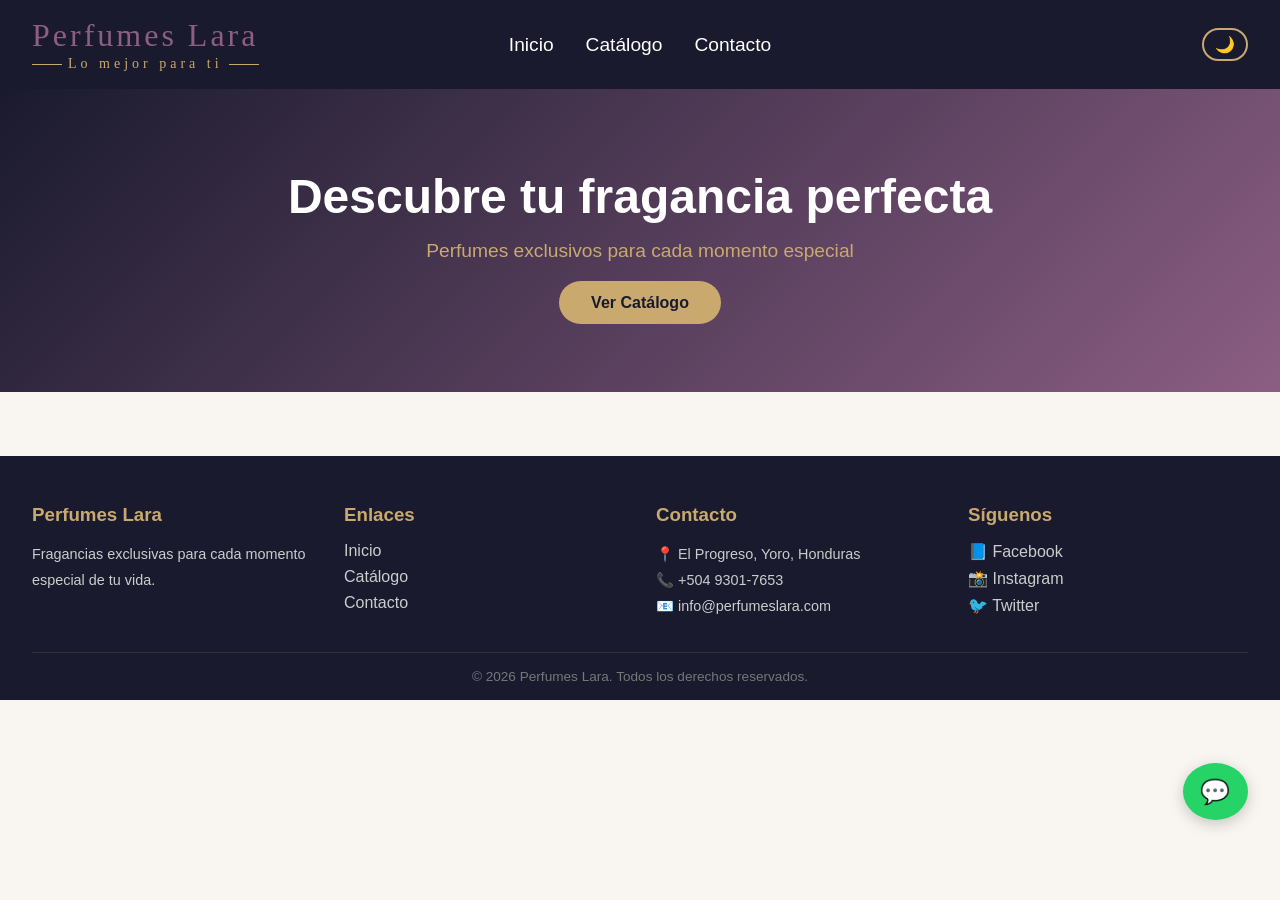
==== index.html @ 54f2cc79 "Initial commit" ====
<!DOCTYPE html>
<html lang="es">
<head>
  <meta charset="UTF-8">
  <meta name="viewport" content="width=device-width, initial-scale=1.0">
  <title>Perfumería Élite</title>
  <link rel="stylesheet" href="css/styles.css">
</head>
<body>

  <!-- NAVEGACIÓN -->
  <nav class="navbar">
    <div class="logo">
  <span class="logo-nombre">Perfumes Lara</span>
  <div class="logo-linea">
    <span class="logo-linea-decorativa"></span>
    <span class="logo-subtitulo">Lo mejor para ti</span>
    <span class="logo-linea-decorativa"></span>
  </div>
</div>
    <ul class="nav-links">
      <li><a href="index.html">Inicio</a></li>
      <li><a href="catalogo.html">Catálogo</a></li>
      <li><a href="contacto.html">Contacto</a></li>
    </ul>
    <div class="nav-acciones">
      <button class="btn-dark" id="btn-dark">🌙</button>
      <button class="hamburger" id="hamburger">☰</button>
    </div>
  </nav>

  <!-- HERO (sección principal) -->
  <section class="hero">
    <h1>Descubre tu fragancia perfecta</h1>
    <p>Perfumes exclusivos para cada momento especial</p>
    <a href="catalogo.html" class="btn">Ver Catálogo</a>
  </section>

    <!-- WHATSAPP FLOTANTE -->
  <a href="https://wa.me/50493017653" target="_blank" class="whatsapp-flotante">
    💬
  </a>  

  <script src="js/main.js"></script>
  <!-- FOOTER -->
  <footer class="footer">
    <div class="footer-contenido">

      <div class="footer-col">
        <h3>Perfumes Lara</h3>
        <p>Fragancias exclusivas para cada momento especial de tu vida.</p>
      </div>

      <div class="footer-col">
        <h3>Enlaces</h3>
        <ul>
          <li><a href="index.html">Inicio</a></li>
          <li><a href="catalogo.html">Catálogo</a></li>
          <li><a href="contacto.html">Contacto</a></li>
        </ul>
      </div>

      <div class="footer-col">
        <h3>Contacto</h3>
        <p>📍 El Progreso, Yoro, Honduras</p>
        <p>📞 +504 9301-7653</p>
        <p>📧 info@perfumeslara.com</p>
      </div>

      <div class="footer-col">
        <h3>Síguenos</h3>
        <div class="footer-redes">
          <a href="#">📘 Facebook</a>
          <a href="#">📸 Instagram</a>
          <a href="#">🐦 Twitter</a>
        </div>
      </div>

    </div>
    <div class="footer-bottom">
      <p>© 2026 Perfumes Lara. Todos los derechos reservados.</p>
    </div>
  </footer>
</body>
</html>
---- css/styles.css ----
/* RESET Y VARIABLES */
* {
  margin: 0;
  padding: 0;
  box-sizing: border-box;
}

:root {
  --color-primario: #8B5E83;   /* morado elegante */
  --color-dorado: #C9A96E;
  --color-oscuro: #1a1a2e;
  --color-claro: #f9f5f0;
  --fuente: 'Segoe UI', sans-serif;
}

body {
  font-family: var(--fuente);
  background-color: var(--color-claro);
  color: var(--color-oscuro);
}

/* NAVBAR */
.navbar {
  display: grid;
  grid-template-columns: 1fr auto 1fr;
  align-items: center;
  padding: 1rem 2rem;
  background-color: var(--color-oscuro);
  color: white;
}

.nav-links {
  list-style: none;
  display: flex;
  gap: 2rem;
  justify-content: center;
}

.nav-acciones {
  display: flex;
  align-items: center;
  gap: 1rem;
  justify-content: flex-end;
}

.logo {
  display: flex;
  flex-direction: column;
  align-items: flex-start;
  line-height: 1.2;
}

.logo-nombre {
  font-family: Georgia, serif;
  font-size: clamp(16px, 2.5vw, 40px);
  color: #8B5E83;
  letter-spacing: 3px;
}

.logo-linea {
  display: flex;
  align-items: center;
  gap: 6px;
  margin-top: 2px;
}

.logo-linea-decorativa {
  height: 1px;
  width: 30px;
  background-color: #C9A96E;
  display: inline-block;
}

.logo-subtitulo {
  font-family: Georgia, serif;
  font-size: 14px;
  color: #C9A96E;
  letter-spacing: 4px;
}

.nav-links {
  list-style: none;
  display: flex;
  gap: 2rem;
}

.nav-links a {
  color: white;
  text-decoration: none;
  transition: color 0.3s;
  font-size: 1.2rem;
}


.nav-links a:hover {
  color: var(--color-dorado);
}

/* HERO */
.hero {
  text-align: center;
  padding: 5rem 2rem;
  background: linear-gradient(135deg, var(--color-oscuro), var(--color-primario));
  color: white;
}

.hero h1 {
  font-size: 3rem;
  margin-bottom: 1rem;
}

.hero p {
  font-size: 1.2rem;
  margin-bottom: 2rem;
  color: var(--color-dorado);
}

/* BOTÓN */
.btn {
  background-color: var(--color-dorado);
  color: var(--color-oscuro);
  padding: 0.8rem 2rem;
  border-radius: 30px;
  text-decoration: none;
  font-weight: bold;
  transition: transform 0.2s;
}

.btn:hover {
  transform: scale(1.05);
}

/* PAGE HEADER */
.page-header {
  text-align: center;
  padding: 3rem 2rem;
  background-color: var(--color-oscuro);
  color: white;
}

.page-header h1 {
  font-size: 5rem;
  color: var(--color-dorado);
}

.page-header p {
  margin-top: 0.5rem;
  color: #ccc;
  font-size: 1.5rem;
}

/* FILTROS */
.filtros {
  display: flex;
  justify-content: center;
  gap: 1rem;
  padding: 2rem;
  flex-wrap: wrap;
}

.filtro-btn {
  padding: 0.5rem 1.5rem;
  border: 2px solid var(--color-primario);
  background: transparent;
  border-radius: 20px;
  cursor: pointer;
  font-size: 1rem;
  transition: all 0.3s;
}

.filtro-btn:hover,
.filtro-btn.activo {
  background-color: var(--color-primario);
  color: white;
}

/* PRODUCTOS */
.productos {
  display: grid;
  grid-template-columns: repeat(auto-fit, minmax(250px, 1fr));
  gap: 2rem;
  padding: 2rem 3rem;
}

/* CARD */
.card {
  background: white;
  border-radius: 15px;
  padding: 1.5rem;
  text-align: center;
  box-shadow: 0 4px 15px rgba(0,0,0,0.1);
  transition: transform 0.3s;
}

.card:hover {
  transform: translateY(-5px);
}

.card-img {
  font-size: 4rem;
  margin-bottom: 1rem;
}

.card h3 {
  font-size: 1.3rem;
  margin-bottom: 0.5rem;
  color: var(--color-oscuro);
}

.card p {
  font-size: 0.9rem;
  color: #666;
  margin-bottom: 1rem;
}

.categoria {
  display: inline-block;
  background-color: var(--color-claro);
  color: var(--color-primario);
  padding: 0.2rem 0.8rem;
  border-radius: 10px;
  font-size: 0.8rem;
  margin-bottom: 0.8rem;
}

.precio {
  display: block;
  font-size: 1.4rem;
  font-weight: bold;
  color: var(--color-dorado);
  margin-bottom: 1rem;
}

.btn-agregar {
  background-color: var(--color-primario);
  color: white;
  border: none;
  padding: 0.6rem 1.5rem;
  border-radius: 20px;
  cursor: pointer;
  font-size: 0.9rem;
  transition: background 0.3s;
}

.btn-agregar:hover {
  background-color: var(--color-oscuro);
}

/* CARRITO FLOTANTE */
.carrito-flotante {
  position: fixed;
  bottom: 2rem;
  right: 2rem;
  background-color: var(--color-dorado);
  color: var(--color-oscuro);
  padding: 1rem 1.2rem;
  border-radius: 50px;
  font-size: 1.2rem;
  font-weight: bold;
  cursor: pointer;
  box-shadow: 0 4px 15px rgba(0,0,0,0.2);
}


/* CONTACTO CONTENIDO */
.contacto-contenido {
  display: grid;
  grid-template-columns: 1fr 1fr;
  gap: 3rem;
  padding: 3rem;
  max-width: 1100px;
  margin: 0 auto;
}

/* FORMULARIO */
.formulario-box {
  background: white;
  padding: 2rem;
  border-radius: 15px;
  box-shadow: 0 4px 15px rgba(0,0,0,0.1);
}

.formulario-box h2 {
  margin-bottom: 1.5rem;
  color: var(--color-oscuro);
}

.campo {
  margin-bottom: 1.2rem;
  display: flex;
  flex-direction: column;
  gap: 0.4rem;
}

.campo label {
  font-weight: bold;
  font-size: 0.9rem;
  color: var(--color-oscuro);
}

.campo input,
.campo select,
.campo textarea {
  padding: 0.7rem 1rem;
  border: 2px solid #ddd;
  border-radius: 10px;
  font-size: 1rem;
  font-family: var(--fuente);
  transition: border 0.3s;
  outline: none;
}

.campo input:focus,
.campo select:focus,
.campo textarea:focus {
  border-color: var(--color-primario);
}

.btn-enviar {
  width: 100%;
  padding: 0.9rem;
  background-color: var(--color-primario);
  color: white;
  border: none;
  border-radius: 10px;
  font-size: 1rem;
  cursor: pointer;
  transition: background 0.3s;
}

.btn-enviar:hover {
  background-color: var(--color-oscuro);
}

/* MENSAJE ÉXITO */
.mensaje-exito {
  display: none;
  margin-top: 1rem;
  padding: 1rem;
  background-color: #d4edda;
  color: #155724;
  border-radius: 10px;
  text-align: center;
}

/* INFO BOX */
.info-box {
  display: flex;
  flex-direction: column;
  gap: 1.5rem;
  padding: 1rem;
}

.info-item {
  display: flex;
  align-items: flex-start;
  gap: 1rem;
}

.info-icono {
  font-size: 1.8rem;
}

.info-item h4 {
  margin-bottom: 0.2rem;
  color: var(--color-primario);
}

.info-item p {
  color: #555;
}

/* REDES SOCIALES */
.redes h4 {
  color: var(--color-primario);
  margin-bottom: 0.8rem;
}

.redes-iconos {
  display: flex;
  gap: 1rem;
  flex-wrap: wrap;
}

.redes-iconos a {
  text-decoration: none;
  color: var(--color-oscuro);
  background: var(--color-claro);
  padding: 0.4rem 1rem;
  border-radius: 20px;
  font-size: 0.9rem;
  transition: background 0.3s;
}

.redes-iconos a:hover {
  background-color: var(--color-dorado);
}

/* RESPONSIVE */
@media (max-width: 768px) {
  .contacto-contenido {
    grid-template-columns: 1fr;
    padding: 1.5rem;
  }
}

/* NAVBAR ACCIONES */
.nav-acciones {
  display: flex;
  align-items: center;
  gap: 1rem;
}

.btn-dark {
  background: transparent;
  border: 2px solid var(--color-dorado);
  color: var(--color-dorado);
  padding: 0.3rem 0.7rem;
  border-radius: 20px;
  cursor: pointer;
  font-size: 1rem;
  transition: all 0.3s;
}

.btn-dark:hover {
  background-color: var(--color-dorado);
  color: var(--color-oscuro);
}

/* HAMBURGER */
.hamburger {
  display: none;
  background: transparent;
  border: none;
  color: white;
  font-size: 1.8rem;
  cursor: pointer;
}

/* MODO OSCURO */
body.dark {
  background-color: #121212;
  color: #f0f0f0;
}

body.dark .navbar {
  background-color: #1f1f1f;
}

body.dark .card {
  background-color: #1e1e1e;
  color: #f0f0f0;
}

body.dark .card p {
  color: #aaa;
}

body.dark .formulario-box {
  background-color: #1e1e1e;
  color: #f0f0f0;
}

body.dark .campo input,
body.dark .campo select,
body.dark .campo textarea {
  background-color: #2a2a2a;
  color: #f0f0f0;
  border-color: #444;
}

body.dark .footer {
  background-color: #0a0a0a;
}

body.dark .info-box {
  color: #f0f0f0;
}

/* CARD IMAGEN */
.card img {
  width: 100%;
  height: 180px;
  object-fit: cover;
  border-radius: 10px;
  margin-bottom: 1rem;
}

/* WHATSAPP FLOTANTE */
.whatsapp-flotante {
  position: fixed;
  bottom: 5rem;
  right: 2rem;
  background-color: #25D366;
  color: white;
  padding: 0.9rem 1.1rem;
  border-radius: 50%;
  font-size: 1.5rem;
  text-decoration: none;
  box-shadow: 0 4px 15px rgba(0,0,0,0.2);
  transition: transform 0.3s;
  z-index: 999;
}

.whatsapp-flotante:hover {
  transform: scale(1.1);
}

/* FOOTER */
.footer {
  background-color: var(--color-oscuro);
  color: #ccc;
  padding: 3rem 2rem 1rem;
  margin-top: 4rem;
}

.footer-contenido {
  display: grid;
  grid-template-columns: repeat(auto-fit, minmax(200px, 1fr));
  gap: 2rem;
  margin-bottom: 2rem;
}

.footer-col h3 {
  color: var(--color-dorado);
  margin-bottom: 1rem;
}

.footer-col p {
  font-size: 0.9rem;
  line-height: 1.8;
}

.footer-col ul {
  list-style: none;
}

.footer-col ul li {
  margin-bottom: 0.5rem;
}

.footer-col ul a {
  color: #ccc;
  text-decoration: none;
  transition: color 0.3s;
}

.footer-col ul a:hover {
  color: var(--color-dorado);
}

.footer-redes {
  display: flex;
  flex-direction: column;
  gap: 0.5rem;
}

.footer-redes a {
  color: #ccc;
  text-decoration: none;
  transition: color 0.3s;
}

.footer-redes a:hover {
  color: var(--color-dorado);
}

.footer-bottom {
  text-align: center;
  border-top: 1px solid #333;
  padding-top: 1rem;
  font-size: 0.85rem;
  color: #777;
}

/* RESPONSIVE NAVBAR */
@media (max-width: 768px) {
  .nav-links {
    display: none;
    flex-direction: column;
    position: absolute;
    top: 60px;
    left: 0;
    width: 100%;
    background-color: var(--color-oscuro);
    padding: 1rem 2rem;
    z-index: 999;
  }

  .nav-links.activo {
    display: flex;
  }

  .hamburger {
    display: block;
  }
}

/* PANEL CARRITO */
.carrito-panel {
  position: fixed;
  top: 0;
  right: -400px;
  width: 380px;
  height: 100%;
  background: white;
  box-shadow: -5px 0 20px rgba(0,0,0,0.2);
  z-index: 1000;
  display: flex;
  flex-direction: column;
  transition: right 0.3s ease;
}

.carrito-panel.abierto {
  right: 0;
}

body.dark .carrito-panel {
  background: #1e1e1e;
  color: #f0f0f0;
}

.carrito-header {
  display: flex;
  justify-content: space-between;
  align-items: center;
  padding: 1.5rem;
  background-color: var(--color-oscuro);
  color: white;
}

.carrito-header h3 {
  font-size: 1.2rem;
  color: var(--color-dorado);
}

.carrito-header button {
  background: transparent;
  border: none;
  color: white;
  font-size: 1.3rem;
  cursor: pointer;
}

.carrito-items {
  flex: 1;
  overflow-y: auto;
  padding: 1rem;
}

.carrito-vacio {
  text-align: center;
  color: #999;
  margin-top: 2rem;
}

/* ITEM DEL CARRITO */
.carrito-item {
  display: flex;
  align-items: center;
  gap: 1rem;
  padding: 1rem 0;
  border-bottom: 1px solid #eee;
}

body.dark .carrito-item {
  border-bottom: 1px solid #333;
}

.carrito-item img {
  width: 60px;
  height: 60px;
  object-fit: cover;
  border-radius: 8px;
}

.carrito-item-info {
  flex: 1;
}

.carrito-item-info h4 {
  font-size: 0.95rem;
  margin-bottom: 0.2rem;
}

.carrito-item-info p {
  font-size: 0.85rem;
  color: var(--color-dorado);
  font-weight: bold;
}

.carrito-item-eliminar {
  background: transparent;
  border: none;
  color: #e74c3c;
  font-size: 1.2rem;
  cursor: pointer;
  transition: transform 0.2s;
}

.carrito-item-eliminar:hover {
  transform: scale(1.2);
}

/* FOOTER CARRITO */
.carrito-footer {
  padding: 1.5rem;
  border-top: 2px solid #eee;
}

body.dark .carrito-footer {
  border-top: 2px solid #333;
}

.carrito-total {
  display: flex;
  justify-content: space-between;
  font-size: 1.2rem;
  font-weight: bold;
  margin-bottom: 1rem;
  color: var(--color-oscuro);
}

body.dark .carrito-total {
  color: #f0f0f0;
}

#carrito-total {
  color: var(--color-dorado);
}

.btn-finalizar {
  width: 100%;
  padding: 1rem;
  background-color: #25D366;
  color: white;
  border: none;
  border-radius: 10px;
  font-size: 1rem;
  font-weight: bold;
  cursor: pointer;
  transition: background 0.3s;
}

.btn-finalizar:hover {
  background-color: #1da851;
}

/* OVERLAY */
.overlay {
  display: none;
  position: fixed;
  top: 0;
  left: 0;
  width: 100%;
  height: 100%;
  background: rgba(0,0,0,0.5);
  z-index: 999;
}

.overlay.activo {
  display: block;
}

/* BUSCADOR */
.buscador {
  display: flex;
  justify-content: center;
  padding: 0 2rem 2rem;
}

#buscador-input {
  width: 100%;
  max-width: 500px;
  padding: 0.8rem 1.5rem;
  border: 2px solid #ddd;
  border-radius: 30px;
  font-size: 1rem;
  outline: none;
  transition: border 0.3s;
  font-family: var(--fuente);
}

#buscador-input:focus {
  border-color: var(--color-primario);
}

body.dark #buscador-input {
  background-color: #2a2a2a;
  color: #f0f0f0;
  border-color: #444;
}

/* NAVBAR RESPONSIVE */
@media (max-width: 900px) {
  .logo-nombre {
    font-size: 18px;
  }

  .logo-subtitulo {
    font-size: 7px;
  }

  .logo-linea-decorativa {
    width: 20px;
  }

  .nav-links {
    gap: 1rem;
  }

  .nav-links a {
    font-size: 1rem;
  }
}
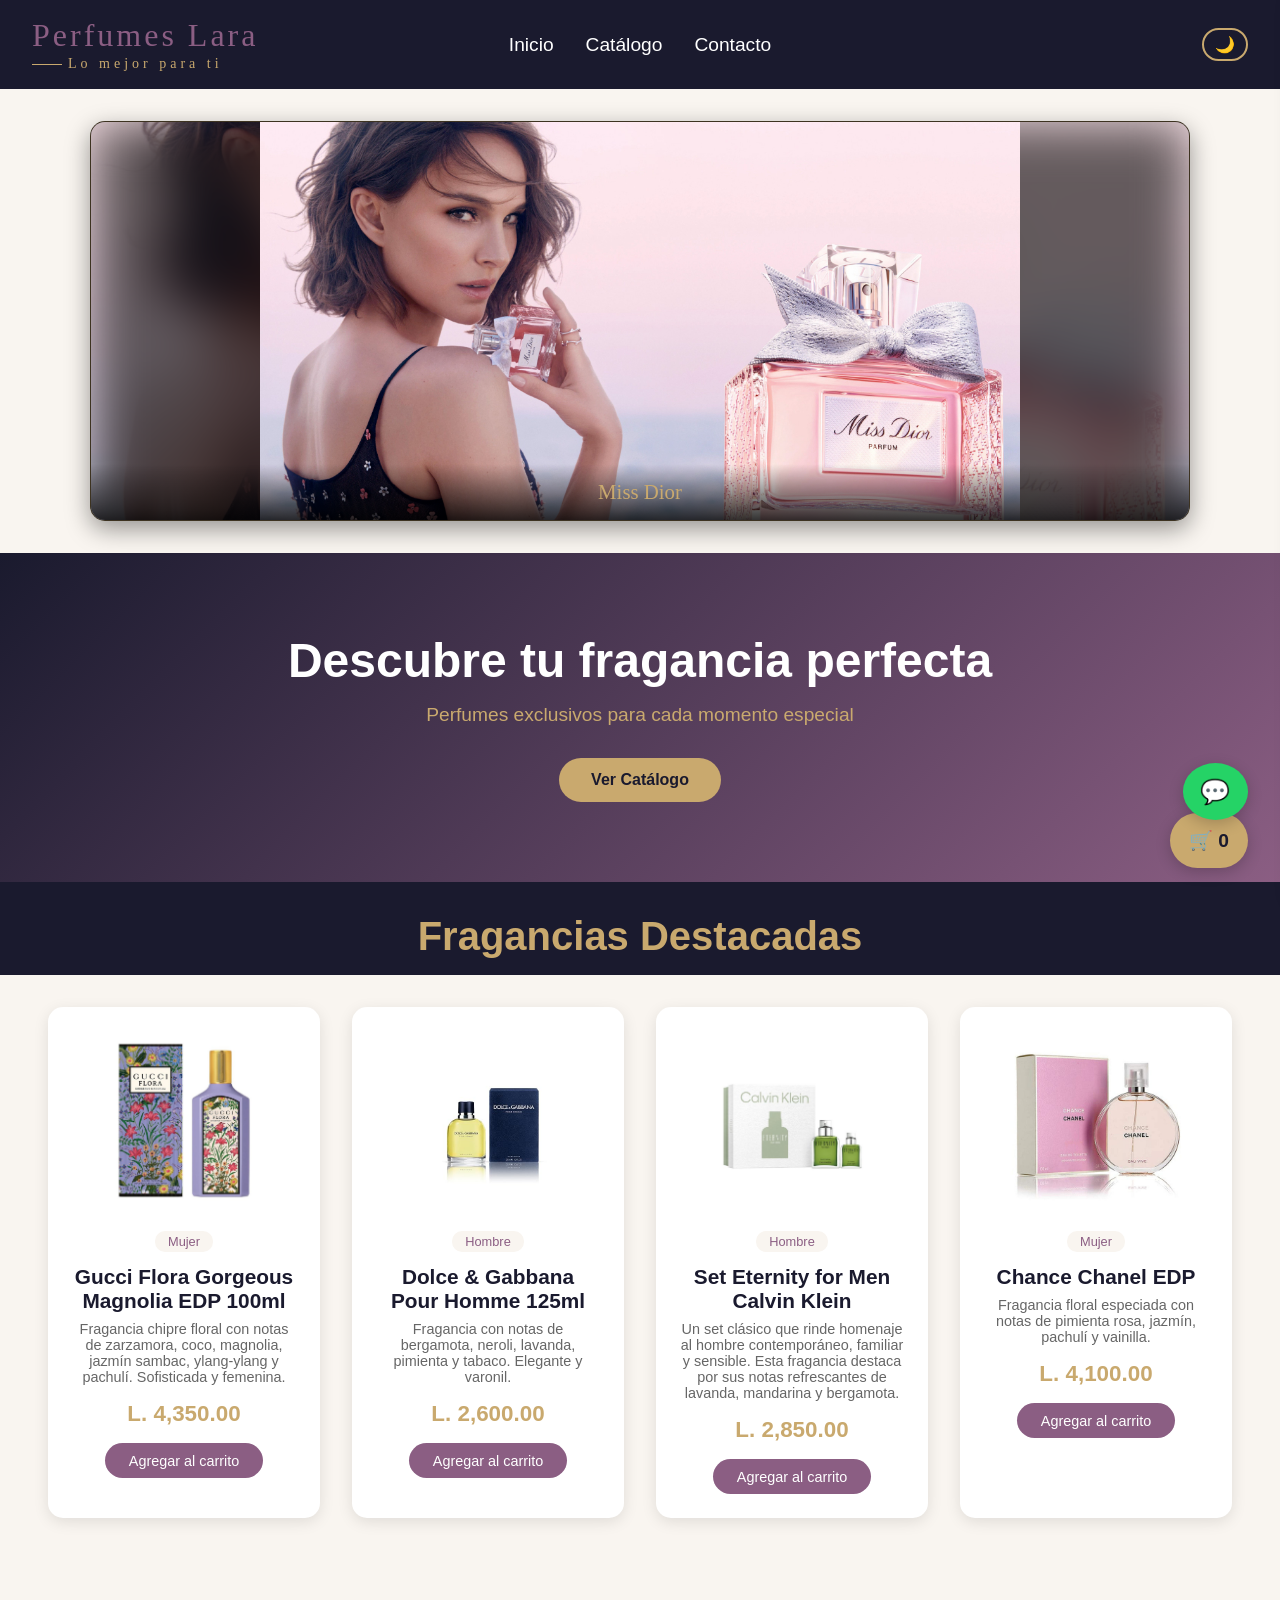
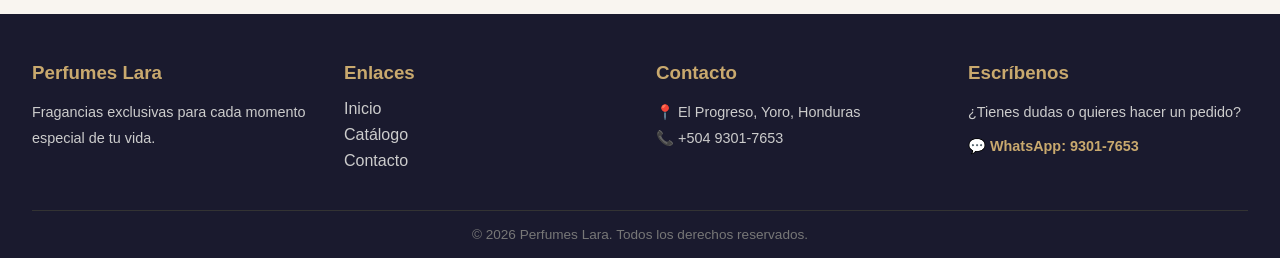
==== commit 286be21b: "Actualizar diseño: carrusel arriba y menu centrado" ====
--- a/index.html
+++ b/index.html
@@ -3,54 +3,160 @@
 <head>
   <meta charset="UTF-8">
   <meta name="viewport" content="width=device-width, initial-scale=1.0">
-  <title>Perfumería Élite</title>
+  <title>Perfumes Lara - Inicio</title>
   <link rel="stylesheet" href="css/styles.css">
 </head>
 <body>
 
-  <!-- NAVEGACIÓN -->
-  <nav class="navbar">
+  <!-- NAVBAR -->
+  <header class="navbar">
     <div class="logo">
-  <span class="logo-nombre">Perfumes Lara</span>
-  <div class="logo-linea">
-    <span class="logo-linea-decorativa"></span>
-    <span class="logo-subtitulo">Lo mejor para ti</span>
-    <span class="logo-linea-decorativa"></span>
-  </div>
-</div>
-    <ul class="nav-links">
-      <li><a href="index.html">Inicio</a></li>
-      <li><a href="catalogo.html">Catálogo</a></li>
-      <li><a href="contacto.html">Contacto</a></li>
-    </ul>
+      <span class="logo-nombre">Perfumes Lara</span>
+      <div class="logo-linea">
+        <span class="logo-linea-decorativa"></span>
+        <span class="logo-subtitulo">Lo mejor para ti</span>
+      </div>
+    </div>
+
+    <nav>
+      <button class="hamburger" id="hamburger">☰</button>
+      <ul class="nav-links">
+        <li><a href="index.html">Inicio</a></li>
+        <li><a href="catalogo.html">Catálogo</a></li>
+        <li><a href="contacto.html">Contacto</a></li>
+      </ul>
+    </nav>
+
     <div class="nav-acciones">
       <button class="btn-dark" id="btn-dark">🌙</button>
-      <button class="hamburger" id="hamburger">☰</button>
     </div>
-  </nav>
+  </header>
 
-  <!-- HERO (sección principal) -->
+
+<!-- CARRUSEL TIPO BANNER (PRIMERO PARA CAPTAR ATENCIÓN) -->
+  <section class="banner-slider">
+    <div class="slider-container" id="sliderContainer">
+      
+      <div class="slide" style="background-image: url('img/diorportada.jpg');">
+        <img src="img/diorportada.jpg" alt="Miss Dior">
+        <div class="slide-caption">Miss Dior</div>
+      </div>
+
+      <div class="slide" style="background-image: url('img/Sauvage portada.png');">
+        <img src="img/Sauvage portada.png" alt="Sauvage">
+        <div class="slide-caption">Sauvage</div>
+      </div>
+
+      <div class="slide" style="background-image: url('img/coco portada.jpg');">
+        <img src="img/coco portada.jpg" alt="Coco Mademoiselle">
+        <div class="slide-caption">Coco Mademoiselle</div>
+      </div>
+
+      <div class="slide" style="background-image: url('img/blueportada.jpg');">
+        <img src="img/blueportada.jpg" alt="Bleu de Chanel">
+        <div class="slide-caption">Bleu de Chanel</div>
+      </div>
+
+      <div class="slide" style="background-image: url('img/Portada.webp');">
+        <img src="img/Portada.webp" alt="La Vie Est Belle">
+        <div class="slide-caption">La Vie Est Belle</div>
+      </div>
+
+    </div>
+  </section>
+
+    <!-- HERO SECTION  -->
   <section class="hero">
     <h1>Descubre tu fragancia perfecta</h1>
     <p>Perfumes exclusivos para cada momento especial</p>
     <a href="catalogo.html" class="btn">Ver Catálogo</a>
   </section>
 
-    <!-- WHATSAPP FLOTANTE -->
-  <a href="https://wa.me/50493017653" target="_blank" class="whatsapp-flotante">
-    💬
-  </a>  
 
-  <script src="js/main.js"></script>
+  <!-- SECCIÓN DE PRODUCTOS DESTACADOS -->
+  <section class="page-header" style="padding: 2rem 1rem 1rem; background-color: var(--color-oscuro);">
+    <h2 style="font-size: 2.5rem; color: var(--color-dorado); text-align: center;">Fragancias Destacadas</h2>
+  </section>
+
+ <section class="productos">
+    <!-- Card 1 -->
+    <div class="card" data-categoria="mujer">
+      <img src="img/gucci flora morada 100ml.jpg" alt="Gucci Flora Gorgeous Magnolia EDP 100ml">
+      <span class="categoria">Mujer</span>
+      <h3>Gucci Flora Gorgeous Magnolia EDP 100ml</h3>
+      <p>Fragancia chipre floral con notas de zarzamora, coco, magnolia, jazmín sambac, 
+        ylang-ylang y pachulí. Sofisticada y femenina.</p>
+      <span class="precio">L. 4,350.00</span>
+      <button class="btn-agregar">Agregar al carrito</button>
+    </div>
+
+    <!-- Card 2 -->
+    <div class="card" data-categoria="mujer">
+      <img src="img/dolce gabbana pour home 125ml.jpg" alt="Dolce & Gabbana Pour Homme 125ml">
+      <span class="categoria">Hombre</span>
+      <h3>Dolce & Gabbana Pour Homme 125ml</h3>
+      <p>Fragancia con notas de bergamota, neroli, lavanda, pimienta y tabaco. Elegante y varonil.</p>
+      <span class="precio">L. 2,600.00</span>
+      <button class="btn-agregar">Agregar al carrito</button>
+    </div>
+
+    <!-- Card 3 -->
+    <div class="card" data-categoria="mujer">
+      <img src="img/set eternity for men.jpg" alt=" Set Eternity for men">
+      <span class="categoria">Hombre</span>
+      <h3>Set Eternity for Men Calvin Klein</h3>
+      <p>Un set clásico que rinde homenaje al hombre contemporáneo, familiar y 
+        sensible. Esta fragancia destaca por sus notas 
+        refrescantes de lavanda, mandarina y bergamota.</p>
+      <span class="precio">L. 2,850.00</span>
+      <button class="btn-agregar">Agregar al carrito</button>
+    </div>
+
+    <!-- Card 4 -->
+    <div class="card" data-categoria="mujer">
+      <img src="img/Chance Chanel.jpg" alt="Chance Chanel EDP">
+      <span class="categoria">Mujer</span>
+      <h3>Chance Chanel EDP</h3>
+      <p>Fragancia floral especiada con notas de pimienta rosa, jazmín, pachulí y vainilla.</p>
+      <span class="precio">L. 4,100.00</span>
+      <button class="btn-agregar">Agregar al carrito</button>
+    </div>
+  </section>
+
+  <!-- CARRITO FLOTANTE -->
+  <div class="carrito-flotante">
+    🛒 <span id="contador">0</span>
+  </div>
+
+  <!-- WHATSAPP FLOTANTE -->
+  <a href="https://wa.me/50493017653" class="whatsapp-flotante" target="_blank">💬</a>
+
+  <!-- PANEL LATERAL DEL CARRITO -->
+  <div class="carrito-panel" id="carrito-panel">
+    <div class="carrito-header">
+      <h3>Tu Carrito</h3>
+      <button id="cerrar-carrito">✕</button>
+    </div>
+    <div class="carrito-items" id="carrito-items">
+      <p class="carrito-vacio">Tu carrito está vacío</p>
+    </div>
+    <div class="carrito-footer">
+      <div class="carrito-total">
+        <span>Total:</span>
+        <span id="carrito-total">L. 0.00</span>
+      </div>
+      <button class="btn-finalizar" id="btn-finalizar">Finalizar por WhatsApp</button>
+    </div>
+  </div>
+  <div class="overlay" id="overlay"></div>
+
   <!-- FOOTER -->
   <footer class="footer">
     <div class="footer-contenido">
-
       <div class="footer-col">
         <h3>Perfumes Lara</h3>
         <p>Fragancias exclusivas para cada momento especial de tu vida.</p>
       </div>
-
       <div class="footer-col">
         <h3>Enlaces</h3>
         <ul>
@@ -59,27 +165,22 @@
           <li><a href="contacto.html">Contacto</a></li>
         </ul>
       </div>
-
       <div class="footer-col">
         <h3>Contacto</h3>
         <p>📍 El Progreso, Yoro, Honduras</p>
         <p>📞 +504 9301-7653</p>
-        <p>📧 info@perfumeslara.com</p>
       </div>
-
       <div class="footer-col">
-        <h3>Síguenos</h3>
-        <div class="footer-redes">
-          <a href="#">📘 Facebook</a>
-          <a href="#">📸 Instagram</a>
-          <a href="#">🐦 Twitter</a>
-        </div>
+        <h3>Escríbenos</h3>
+        <p>¿Tienes dudas o quieres hacer un pedido?</p>
+        <p style="margin-top: 0.5rem;">
+          <a href="https://wa.me/50493017653" target="_blank" style="color: var(--color-dorado); text-decoration: none; font-weight: bold;">
+            💬 WhatsApp: 9301-7653
+          </a>
+        </p>
       </div>
-
     </div>
     <div class="footer-bottom">
-      <p>© 2026 Perfumes Lara. Todos los derechos reservados.</p>
+      <p>&copy; 2026 Perfumes Lara. Todos los derechos reservados.</p>
     </div>
-  </footer>
-</body>
-</html>+  </footer>
--- a/css/styles.css
+++ b/css/styles.css
@@ -6,7 +6,7 @@
 }
 
 :root {
-  --color-primario: #8B5E83;   /* morado elegante */
+  --color-primario: #8B5E83; /* morado elegante */
   --color-dorado: #C9A96E;
   --color-oscuro: #1a1a2e;
   --color-claro: #f9f5f0;
@@ -19,28 +19,35 @@
   color: var(--color-oscuro);
 }
 
-/* NAVBAR */
+/* NAVBAR CON CENTRADO ABSOLUTO */
 .navbar {
-  display: grid;
-  grid-template-columns: 1fr auto 1fr;
+  display: flex;
+  justify-content: space-between;
   align-items: center;
   padding: 1rem 2rem;
   background-color: var(--color-oscuro);
   color: white;
+  position: relative; /* Clave para posicionar el menú respecto a esta barra */
+}
+
+.navbar nav {
+  position: absolute;
+  left: 50%;
+  transform: translateX(-50%); /* Lo empuja exactamente al centro matemático de la barra */
 }
 
 .nav-links {
   list-style: none;
   display: flex;
   gap: 2rem;
-  justify-content: center;
+  margin: 0;
+  padding: 0;
 }
 
 .nav-acciones {
   display: flex;
   align-items: center;
   gap: 1rem;
-  justify-content: flex-end;
 }
 
 .logo {
@@ -78,19 +85,12 @@
   letter-spacing: 4px;
 }
 
-.nav-links {
-  list-style: none;
-  display: flex;
-  gap: 2rem;
-}
-
 .nav-links a {
   color: white;
   text-decoration: none;
   transition: color 0.3s;
   font-size: 1.2rem;
 }
-
 
 .nav-links a:hover {
   color: var(--color-dorado);
@@ -124,6 +124,7 @@
   text-decoration: none;
   font-weight: bold;
   transition: transform 0.2s;
+  display: inline-block;
 }
 
 .btn:hover {
@@ -159,12 +160,14 @@
 }
 
 .filtro-btn {
-  padding: 0.5rem 1.5rem;
+  padding: 0.6rem 1.5rem;
   border: 2px solid var(--color-primario);
   background: transparent;
+  color: var(--color-primario);
   border-radius: 20px;
   cursor: pointer;
   font-size: 1rem;
+  font-weight: bold;
   transition: all 0.3s;
 }
 
@@ -172,6 +175,17 @@
 .filtro-btn.activo {
   background-color: var(--color-primario);
   color: white;
+}
+
+body.dark .filtro-btn {
+  border-color: var(--color-dorado);
+  color: var(--color-dorado);
+}
+
+body.dark .filtro-btn:hover,
+body.dark .filtro-btn.activo {
+  background-color: var(--color-dorado);
+  color: var(--color-oscuro);
 }
 
 /* PRODUCTOS */
@@ -196,9 +210,13 @@
   transform: translateY(-5px);
 }
 
-.card-img {
-  font-size: 4rem;
+.card img {
+  width: 100%;
+  height: 180px;
+  object-fit: contain; /* Mantiene la botella completa dentro del espacio */
+  border-radius: 10px;
   margin-bottom: 1rem;
+  background-color: transparent;
 }
 
 .card h3 {
@@ -259,8 +277,8 @@
   font-weight: bold;
   cursor: pointer;
   box-shadow: 0 4px 15px rgba(0,0,0,0.2);
-}
-
+  z-index: 998;
+}
 
 /* CONTACTO CONTENIDO */
 .contacto-contenido {
@@ -396,21 +414,7 @@
   background-color: var(--color-dorado);
 }
 
-/* RESPONSIVE */
-@media (max-width: 768px) {
-  .contacto-contenido {
-    grid-template-columns: 1fr;
-    padding: 1.5rem;
-  }
-}
-
-/* NAVBAR ACCIONES */
-.nav-acciones {
-  display: flex;
-  align-items: center;
-  gap: 1rem;
-}
-
+/* BOTONES NAVBAR */
 .btn-dark {
   background: transparent;
   border: 2px solid var(--color-dorado);
@@ -427,7 +431,6 @@
   color: var(--color-oscuro);
 }
 
-/* HAMBURGER */
 .hamburger {
   display: none;
   background: transparent;
@@ -435,55 +438,6 @@
   color: white;
   font-size: 1.8rem;
   cursor: pointer;
-}
-
-/* MODO OSCURO */
-body.dark {
-  background-color: #121212;
-  color: #f0f0f0;
-}
-
-body.dark .navbar {
-  background-color: #1f1f1f;
-}
-
-body.dark .card {
-  background-color: #1e1e1e;
-  color: #f0f0f0;
-}
-
-body.dark .card p {
-  color: #aaa;
-}
-
-body.dark .formulario-box {
-  background-color: #1e1e1e;
-  color: #f0f0f0;
-}
-
-body.dark .campo input,
-body.dark .campo select,
-body.dark .campo textarea {
-  background-color: #2a2a2a;
-  color: #f0f0f0;
-  border-color: #444;
-}
-
-body.dark .footer {
-  background-color: #0a0a0a;
-}
-
-body.dark .info-box {
-  color: #f0f0f0;
-}
-
-/* CARD IMAGEN */
-.card img {
-  width: 100%;
-  height: 180px;
-  object-fit: cover;
-  border-radius: 10px;
-  margin-bottom: 1rem;
 }
 
 /* WHATSAPP FLOTANTE */
@@ -549,51 +503,12 @@
   color: var(--color-dorado);
 }
 
-.footer-redes {
-  display: flex;
-  flex-direction: column;
-  gap: 0.5rem;
-}
-
-.footer-redes a {
-  color: #ccc;
-  text-decoration: none;
-  transition: color 0.3s;
-}
-
-.footer-redes a:hover {
-  color: var(--color-dorado);
-}
-
 .footer-bottom {
   text-align: center;
   border-top: 1px solid #333;
   padding-top: 1rem;
   font-size: 0.85rem;
   color: #777;
-}
-
-/* RESPONSIVE NAVBAR */
-@media (max-width: 768px) {
-  .nav-links {
-    display: none;
-    flex-direction: column;
-    position: absolute;
-    top: 60px;
-    left: 0;
-    width: 100%;
-    background-color: var(--color-oscuro);
-    padding: 1rem 2rem;
-    z-index: 999;
-  }
-
-  .nav-links.activo {
-    display: flex;
-  }
-
-  .hamburger {
-    display: block;
-  }
 }
 
 /* PANEL CARRITO */
@@ -615,11 +530,6 @@
   right: 0;
 }
 
-body.dark .carrito-panel {
-  background: #1e1e1e;
-  color: #f0f0f0;
-}
-
 .carrito-header {
   display: flex;
   justify-content: space-between;
@@ -654,17 +564,12 @@
   margin-top: 2rem;
 }
 
-/* ITEM DEL CARRITO */
 .carrito-item {
   display: flex;
   align-items: center;
   gap: 1rem;
   padding: 1rem 0;
   border-bottom: 1px solid #eee;
-}
-
-body.dark .carrito-item {
-  border-bottom: 1px solid #333;
 }
 
 .carrito-item img {
@@ -702,14 +607,9 @@
   transform: scale(1.2);
 }
 
-/* FOOTER CARRITO */
 .carrito-footer {
   padding: 1.5rem;
   border-top: 2px solid #eee;
-}
-
-body.dark .carrito-footer {
-  border-top: 2px solid #333;
 }
 
 .carrito-total {
@@ -719,10 +619,6 @@
   font-weight: bold;
   margin-bottom: 1rem;
   color: var(--color-oscuro);
-}
-
-body.dark .carrito-total {
-  color: #f0f0f0;
 }
 
 #carrito-total {
@@ -762,54 +658,184 @@
   display: block;
 }
 
-/* BUSCADOR */
-.buscador {
-  display: flex;
-  justify-content: center;
-  padding: 0 2rem 2rem;
-}
-
-#buscador-input {
-  width: 100%;
-  max-width: 500px;
-  padding: 0.8rem 1.5rem;
-  border: 2px solid #ddd;
-  border-radius: 30px;
-  font-size: 1rem;
-  outline: none;
-  transition: border 0.3s;
-  font-family: var(--fuente);
-}
-
-#buscador-input:focus {
-  border-color: var(--color-primario);
-}
-
-body.dark #buscador-input {
+/* MODO OSCURO GLOBAL */
+body.dark {
+  background-color: #121212;
+  color: #f0f0f0;
+}
+
+body.dark .navbar {
+  background-color: #1f1f1f;
+}
+
+body.dark .card {
+  background-color: #1e1e1e;
+  color: #f0f0f0;
+}
+
+body.dark .card h3 {
+  color: #f0f0f0;
+}
+
+body.dark .card p {
+  color: #aaa;
+}
+
+body.dark .formulario-box {
+  background-color: #1e1e1e;
+  color: #f0f0f0;
+}
+
+body.dark .campo input,
+body.dark .campo select,
+body.dark .campo textarea {
   background-color: #2a2a2a;
   color: #f0f0f0;
   border-color: #444;
 }
 
-/* NAVBAR RESPONSIVE */
-@media (max-width: 900px) {
-  .logo-nombre {
-    font-size: 18px;
+body.dark .footer {
+  background-color: #0a0a0a;
+}
+
+body.dark .info-box {
+  color: #f0f0f0;
+}
+
+body.dark .carrito-panel {
+  background: #1e1e1e;
+  color: #f0f0f0;
+}
+
+body.dark .carrito-item {
+  border-bottom: 1px solid #333;
+}
+
+body.dark .carrito-footer {
+  border-top: 2px solid #333;
+}
+
+body.dark .carrito-total {
+  color: #f0f0f0;
+}
+
+/* RESPONSIVE */
+@media (max-width: 768px) {
+  .navbar {
+    padding: 0.8rem 1rem;
   }
 
-  .logo-subtitulo {
-    font-size: 7px;
+  .nav-links {
+    display: none;
+    flex-direction: column;
+    position: absolute;
+    top: 100%;
+    left: 0;
+    width: 100%;
+    background-color: var(--color-oscuro);
+    padding: 1rem 2rem;
+    z-index: 999;
   }
 
-  .logo-linea-decorativa {
-    width: 20px;
+  .nav-links.activo {
+    display: flex;
   }
 
-  .nav-links {
-    gap: 1rem;
+  .hamburger {
+    display: block;
   }
 
-  .nav-links a {
-    font-size: 1rem;
+  .contacto-contenido {
+    grid-template-columns: 1fr;
+    padding: 1.5rem;
   }
+}
+
+/* ==========================================
+   ESTILOS FINALES PARA EL CARRUSEL AUTOMÁTICO
+   ========================================== */
+.banner-slider {
+  width: 100%;
+  max-width: 1100px;
+  height: 400px;
+  margin: 2rem auto;
+  position: relative;
+  overflow: hidden;
+  border-radius: 15px;
+  background-color: #000;
+  box-shadow: 0 8px 25px rgba(0,0,0,0.4);
+  border: 1px solid rgba(201, 169, 110, 0.3);
+}
+
+.slider-container {
+  display: flex;
+  width: 500%;
+  height: 100%;
+  animation: desplazarSlider 20s infinite linear;
+}
+
+.slide {
+  position: relative;
+  width: 20%;
+  height: 100%;
+  overflow: hidden;
+  display: flex;
+  align-items: center;
+  justify-content: center;
+  background-size: cover;
+  background-position: center;
+  background-repeat: no-repeat;
+}
+
+/* Fondo difuminado automático que llena los laterales */
+.slide::before {
+  content: "";
+  position: absolute;
+  top: 0;
+  left: 0;
+  width: 100%;
+  height: 100%;
+  background-image: inherit;
+  background-size: cover;
+  background-position: center;
+  filter: blur(25px) brightness(0.4);
+  z-index: 1;
+}
+
+/* Imagen principal completa al frente */
+.slide img {
+  width: 100%;
+  height: 100%;
+  object-fit: contain;
+  position: relative;
+  z-index: 2;
+}
+
+.slide-caption {
+  position: absolute;
+  bottom: 0;
+  left: 0;
+  width: 100%;
+  padding: 1rem;
+  background: linear-gradient(transparent, rgba(0,0,0,0.8));
+  color: var(--color-dorado);
+  font-family: Georgia, serif;
+  font-size: 1.3rem;
+  text-align: center;
+  z-index: 3;
+}
+
+/* Animación de desplazamiento automático continuo */
+@keyframes desplazarSlider {
+  0%   { transform: translateX(0); }
+  15%  { transform: translateX(0); }
+  20%  { transform: translateX(-20%); }
+  35%  { transform: translateX(-20%); }
+  40%  { transform: translateX(-40%); }
+  55%  { transform: translateX(-40%); }
+  60%  { transform: translateX(-60%); }
+  75%  { transform: translateX(-60%); }
+  80%  { transform: translateX(-80%); }
+  95%  { transform: translateX(-80%); }
+  100% { transform: translateX(0); }
 }
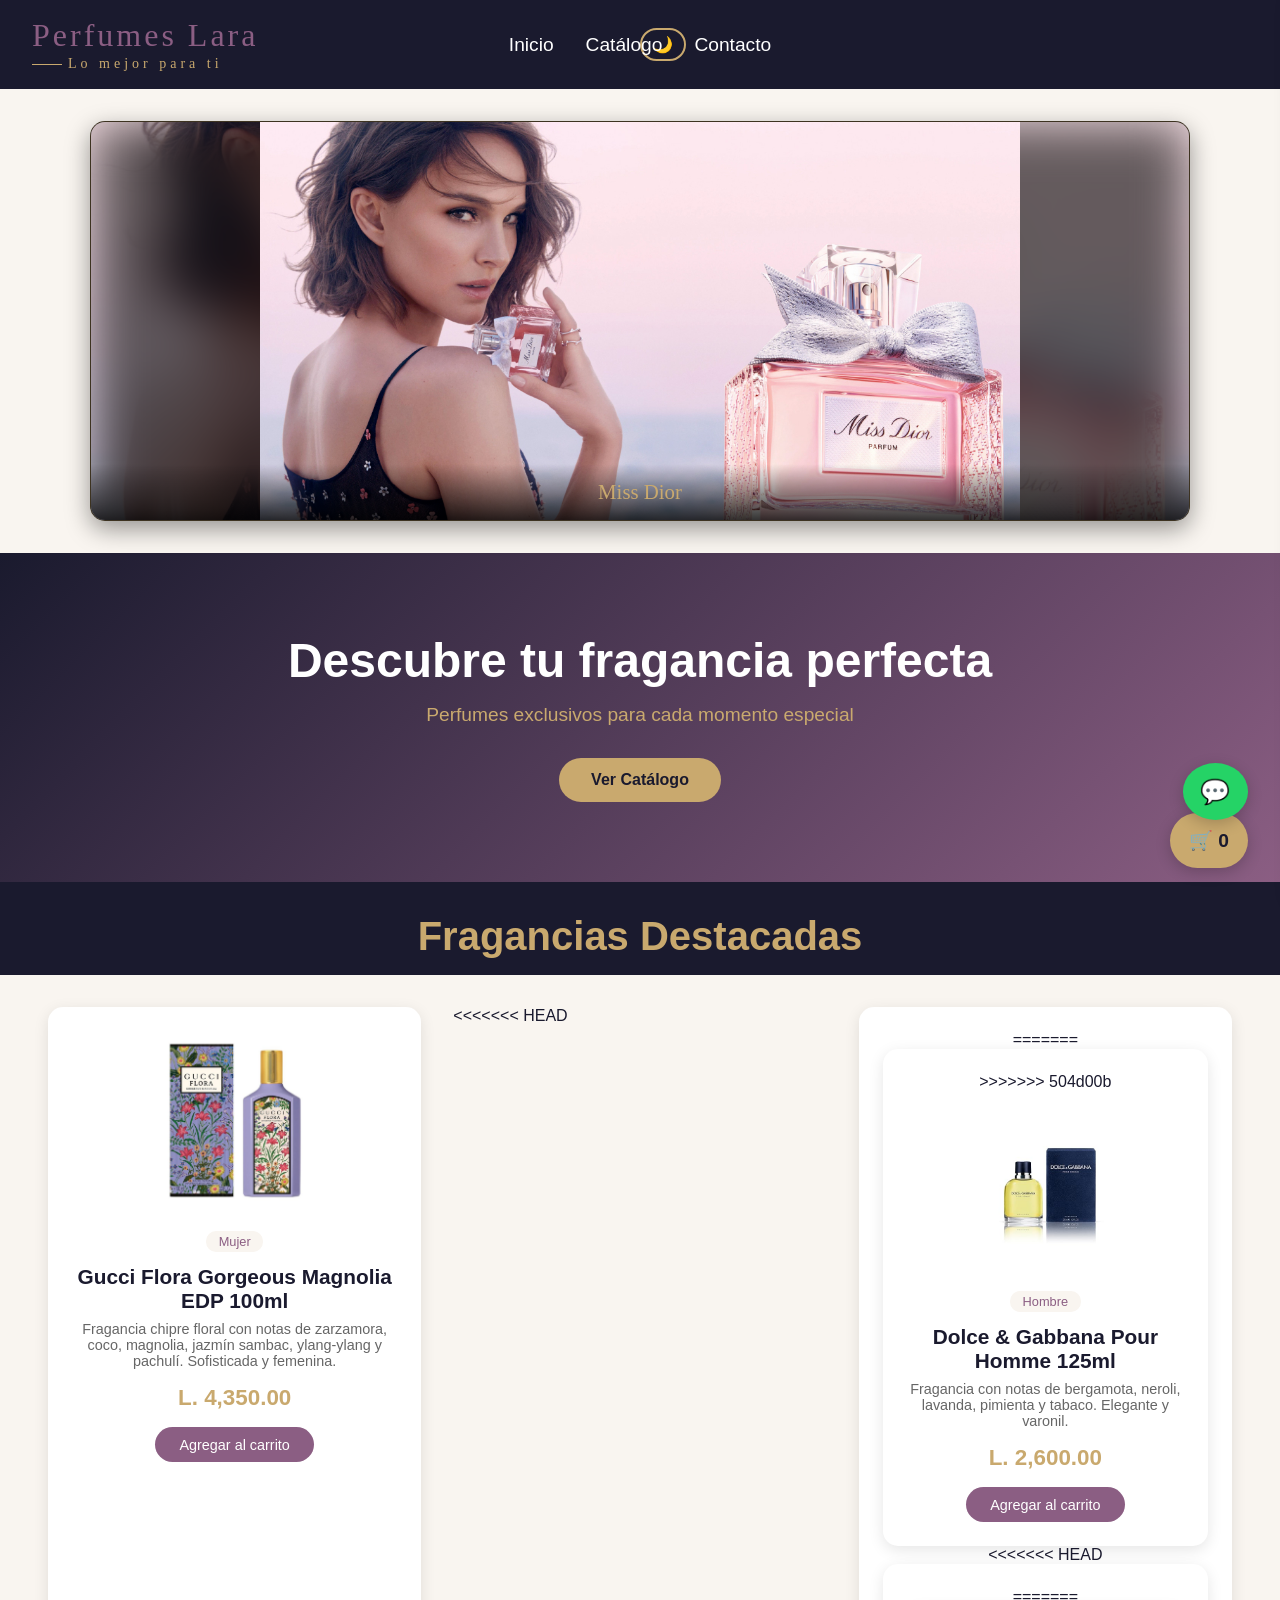
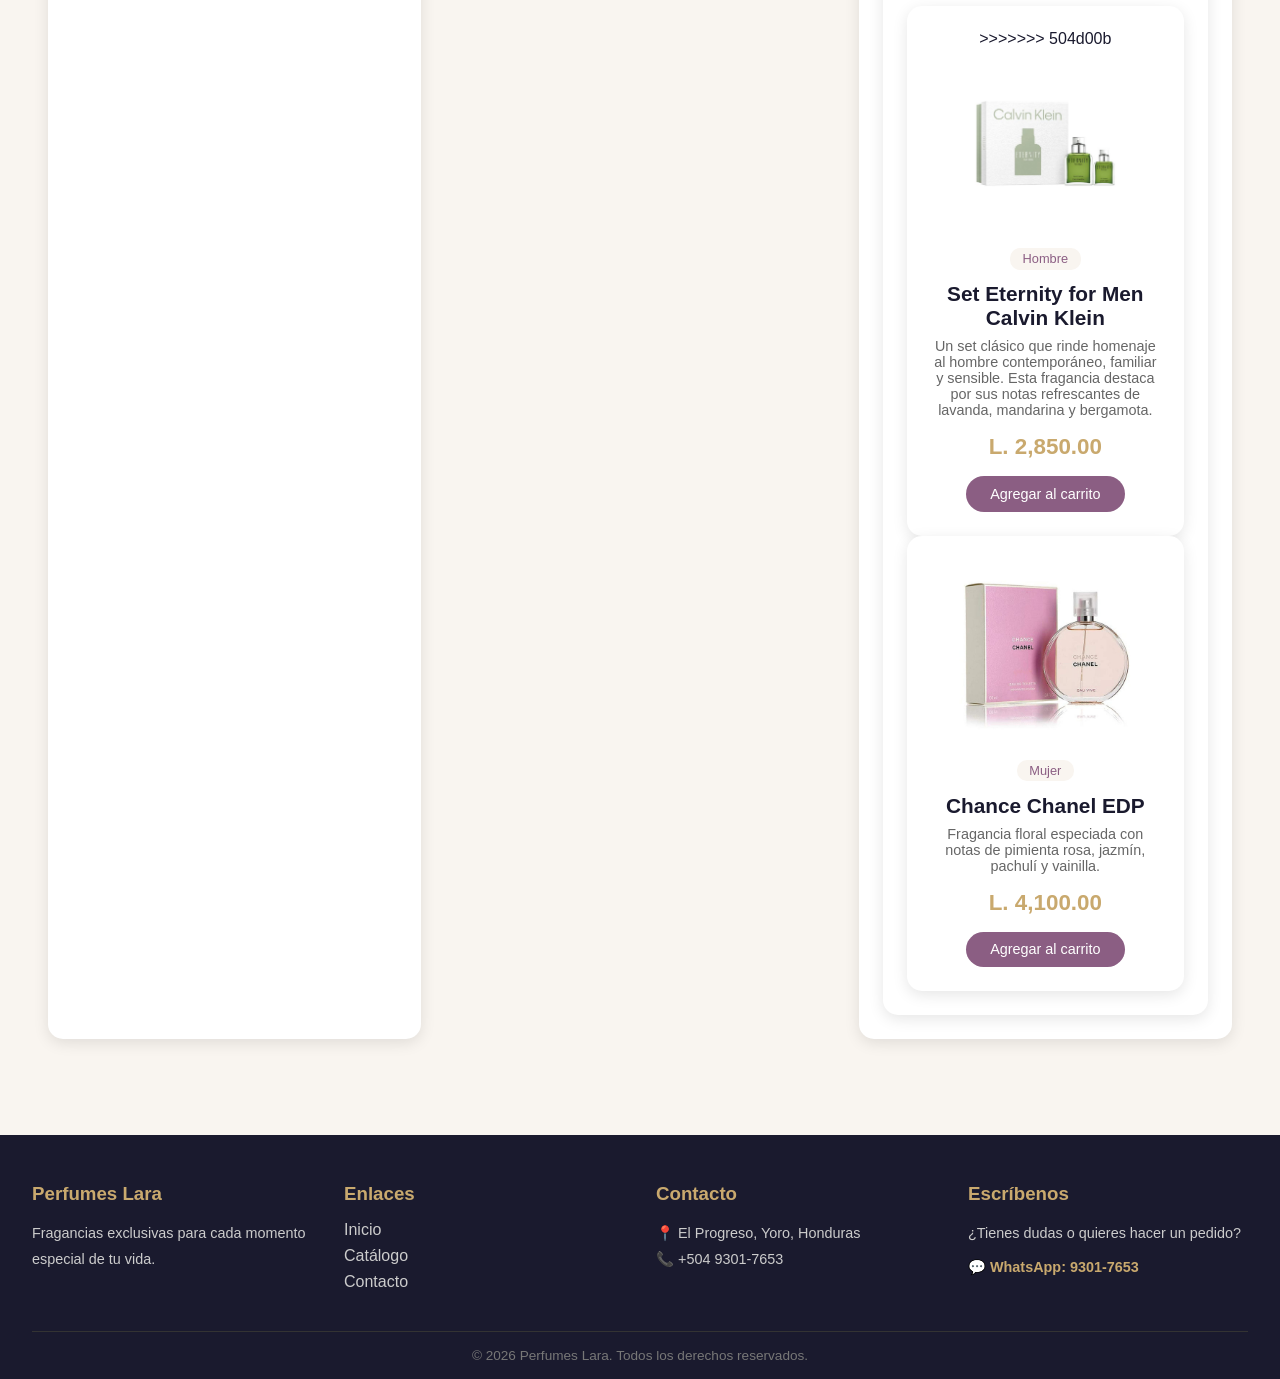
==== commit d81fb261: "Resuelto conflicto y actualizacion completa" ====
--- a/index.html
+++ b/index.html
@@ -90,8 +90,13 @@
       <button class="btn-agregar">Agregar al carrito</button>
     </div>
 
+<<<<<<< HEAD
     <!-- Card 2 -->
     <div class="card" data-categoria="mujer">
+=======
+   <!-- Card 2 -->
+    <div class="card" data-categoria="hombre">
+>>>>>>> 504d00b
       <img src="img/dolce gabbana pour home 125ml.jpg" alt="Dolce & Gabbana Pour Homme 125ml">
       <span class="categoria">Hombre</span>
       <h3>Dolce & Gabbana Pour Homme 125ml</h3>
@@ -101,7 +106,11 @@
     </div>
 
     <!-- Card 3 -->
+<<<<<<< HEAD
     <div class="card" data-categoria="mujer">
+=======
+    <div class="card" data-categoria="hombre">
+>>>>>>> 504d00b
       <img src="img/set eternity for men.jpg" alt=" Set Eternity for men">
       <span class="categoria">Hombre</span>
       <h3>Set Eternity for Men Calvin Klein</h3>
--- a/css/styles.css
+++ b/css/styles.css
@@ -27,6 +27,7 @@
   padding: 1rem 2rem;
   background-color: var(--color-oscuro);
   color: white;
+<<<<<<< HEAD
   position: relative; /* Clave para posicionar el menú respecto a esta barra */
 }
 
@@ -34,21 +35,49 @@
   position: absolute;
   left: 50%;
   transform: translateX(-50%); /* Lo empuja exactamente al centro matemático de la barra */
-}
-
-.nav-links {
-  list-style: none;
-  display: flex;
+=======
+  position: relative; 
+>>>>>>> 504d00b
+}
+
+.logo {
+  flex: 1;
+  display: flex;
+<<<<<<< HEAD
   gap: 2rem;
   margin: 0;
   padding: 0;
+=======
+  flex-direction: column;
+  justify-content: center;
+>>>>>>> 504d00b
 }
 
 .nav-acciones {
-  display: flex;
+  flex: 1;
+  display: flex;
+<<<<<<< HEAD
   align-items: center;
   gap: 1rem;
-}
+=======
+  justify-content: flex-end;
+>>>>>>> 504d00b
+}
+
+.navbar nav {
+  position: absolute;
+  left: 50%;
+  transform: translateX(-50%);
+}
+
+.nav-links {
+  display: flex;
+  gap: 2rem;
+  list-style: none;
+  margin: 0;
+  padding: 0;
+}
+
 
 .logo {
   display: flex;
@@ -838,4 +867,30 @@
   80%  { transform: translateX(-80%); }
   95%  { transform: translateX(-80%); }
   100% { transform: translateX(0); }
-}+<<<<<<< HEAD
+}
+=======
+}
+
+.catalogo-filtros-wrapper {
+  display: flex;
+  flex-direction: column;
+  align-items: center;
+  gap: 1.5rem;
+  margin: 2.5rem auto;
+  width: 100%;
+  max-width: 800px;
+  padding: 0 1rem;
+}
+
+#buscador-input {
+  width: 100%;
+  max-width: 450px;
+  padding: 0.8rem 1.2rem;
+  border-radius: 30px;
+  border: 1px solid var(--color-dorado, #d4af37);
+  background-color: var(--color-input-bg, #fff);
+  font-size: 1rem;
+  outline: none;
+}
+>>>>>>> 504d00b
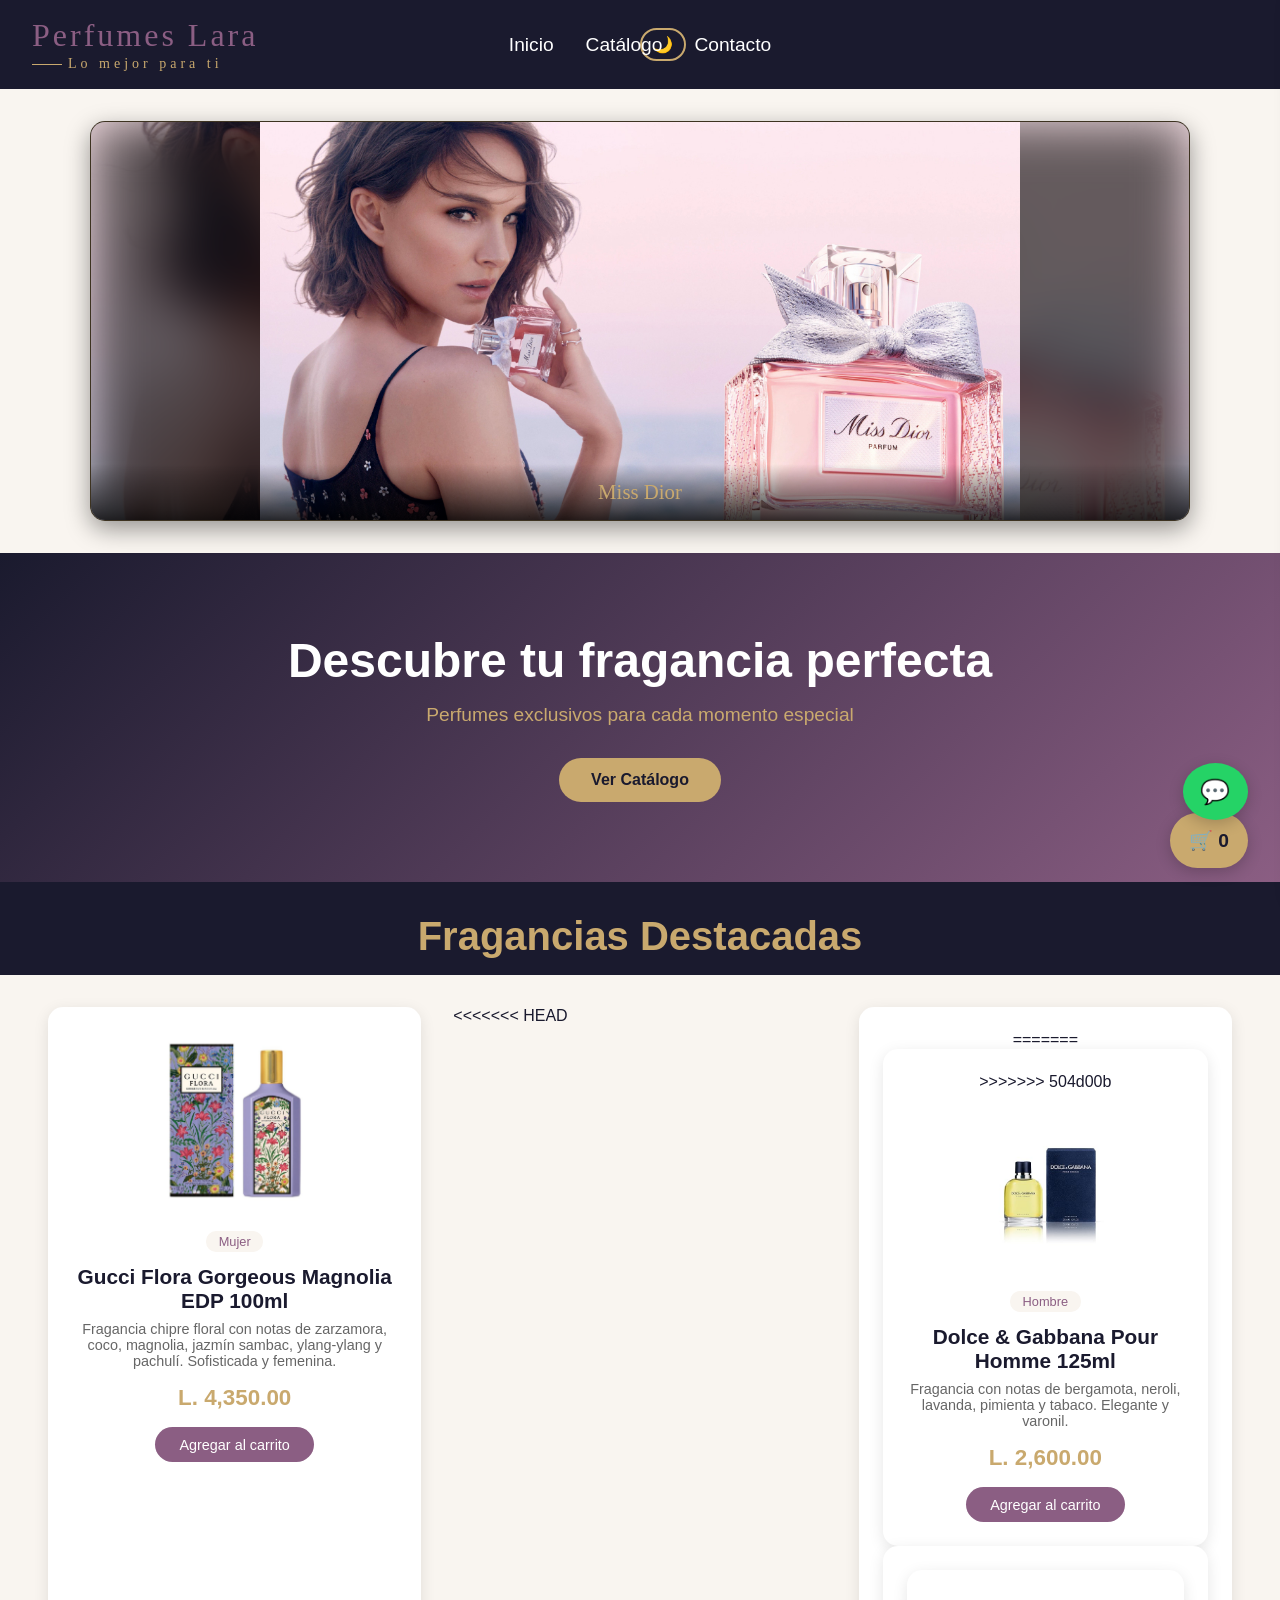
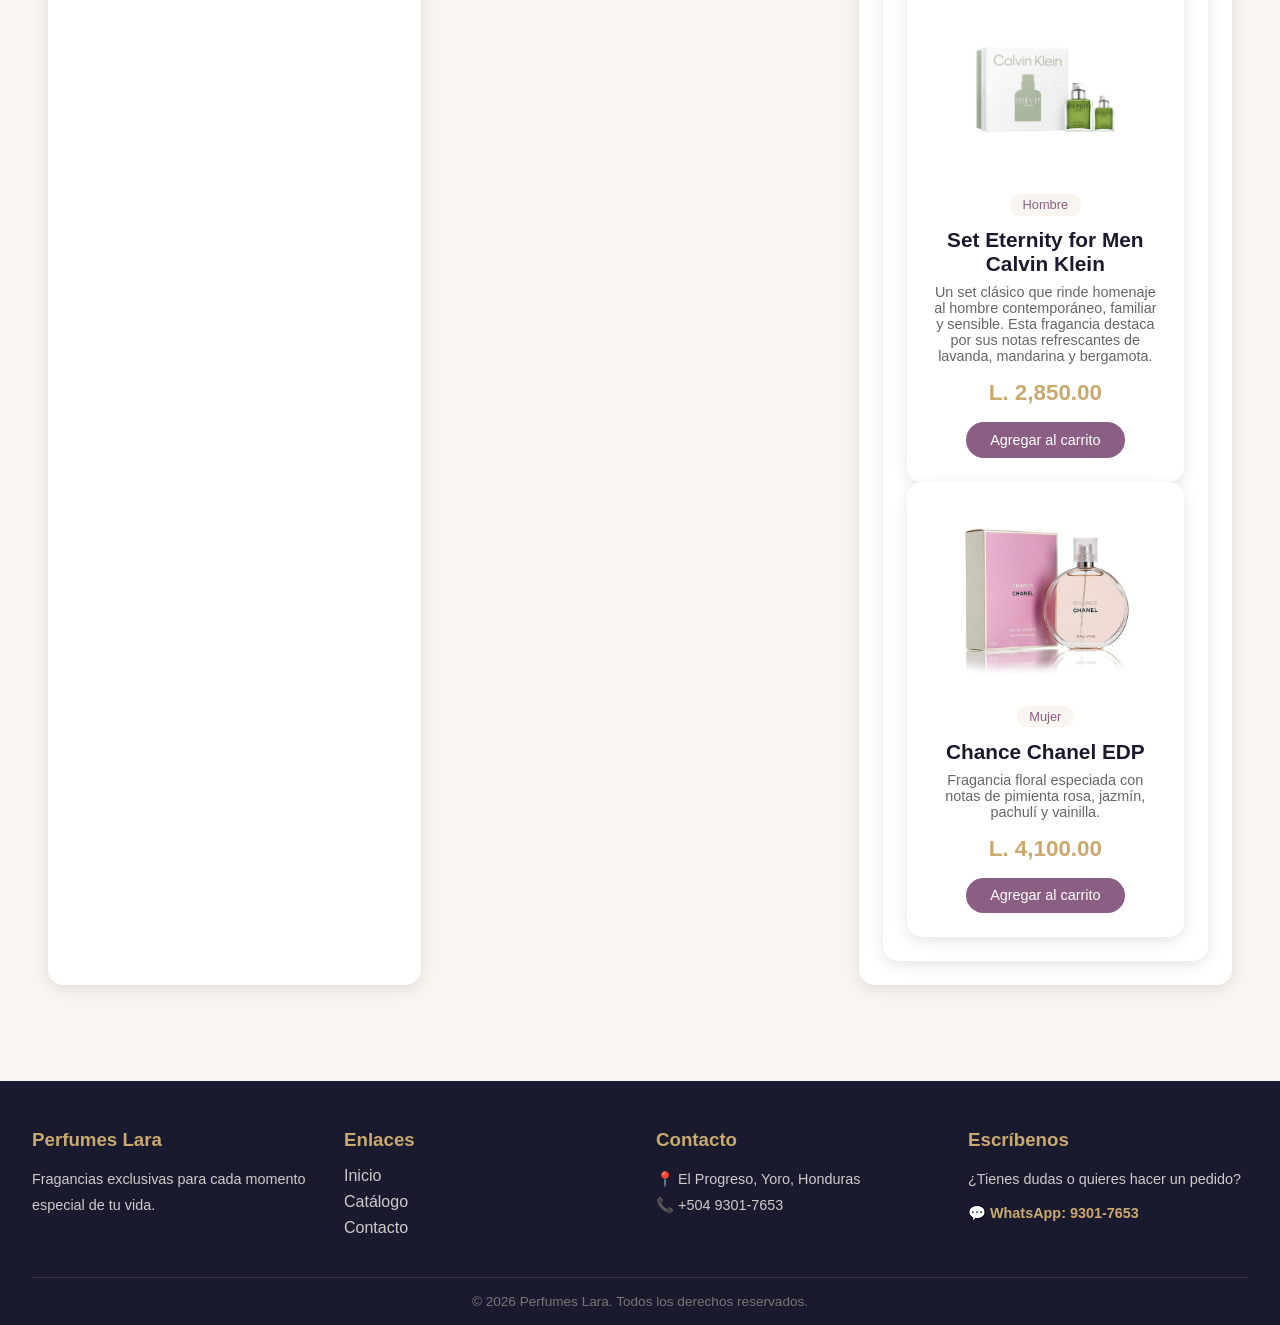
==== commit 6e93f2c7: "Limpiar marcadores de conflicto y dejar codigo limpio" ====
--- a/index.html
+++ b/index.html
@@ -106,11 +106,10 @@
     </div>
 
     <!-- Card 3 -->
-<<<<<<< HEAD
     <div class="card" data-categoria="mujer">
-=======
+
     <div class="card" data-categoria="hombre">
->>>>>>> 504d00b
+
       <img src="img/set eternity for men.jpg" alt=" Set Eternity for men">
       <span class="categoria">Hombre</span>
       <h3>Set Eternity for Men Calvin Klein</h3>
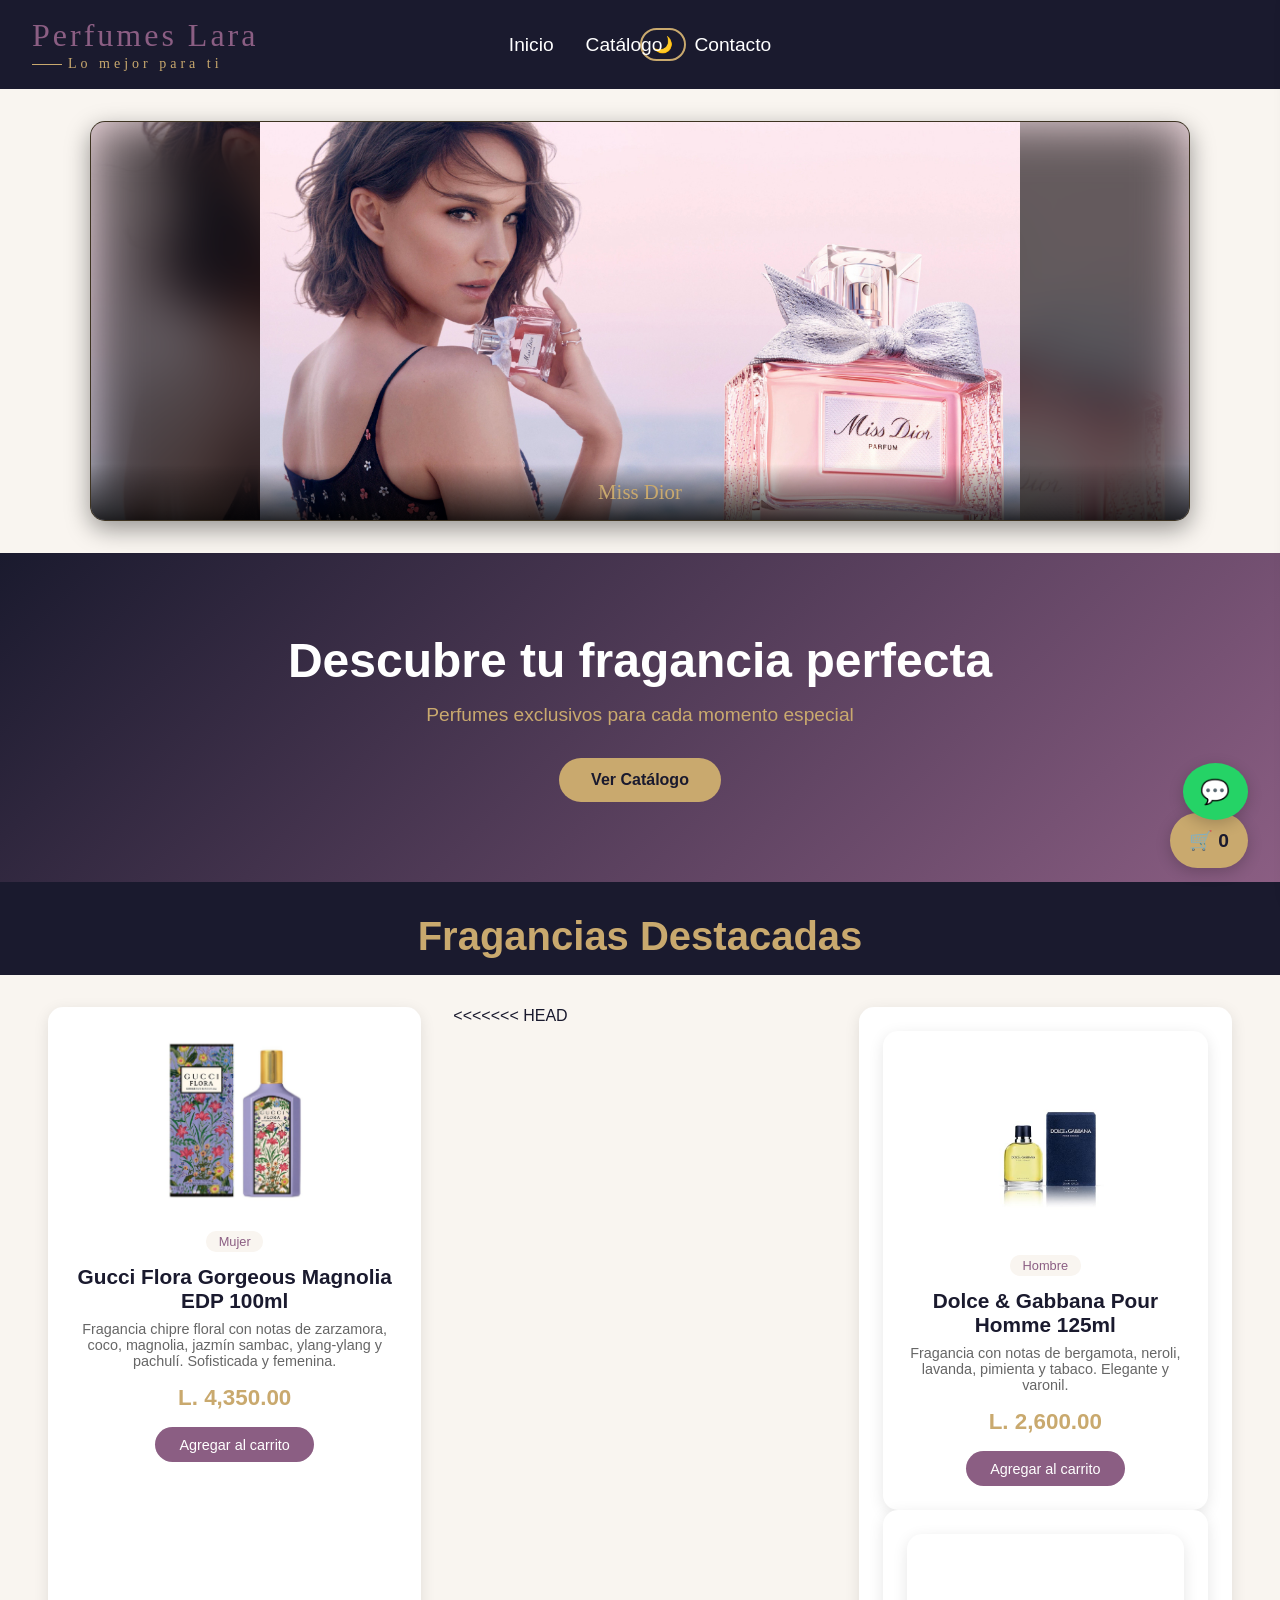
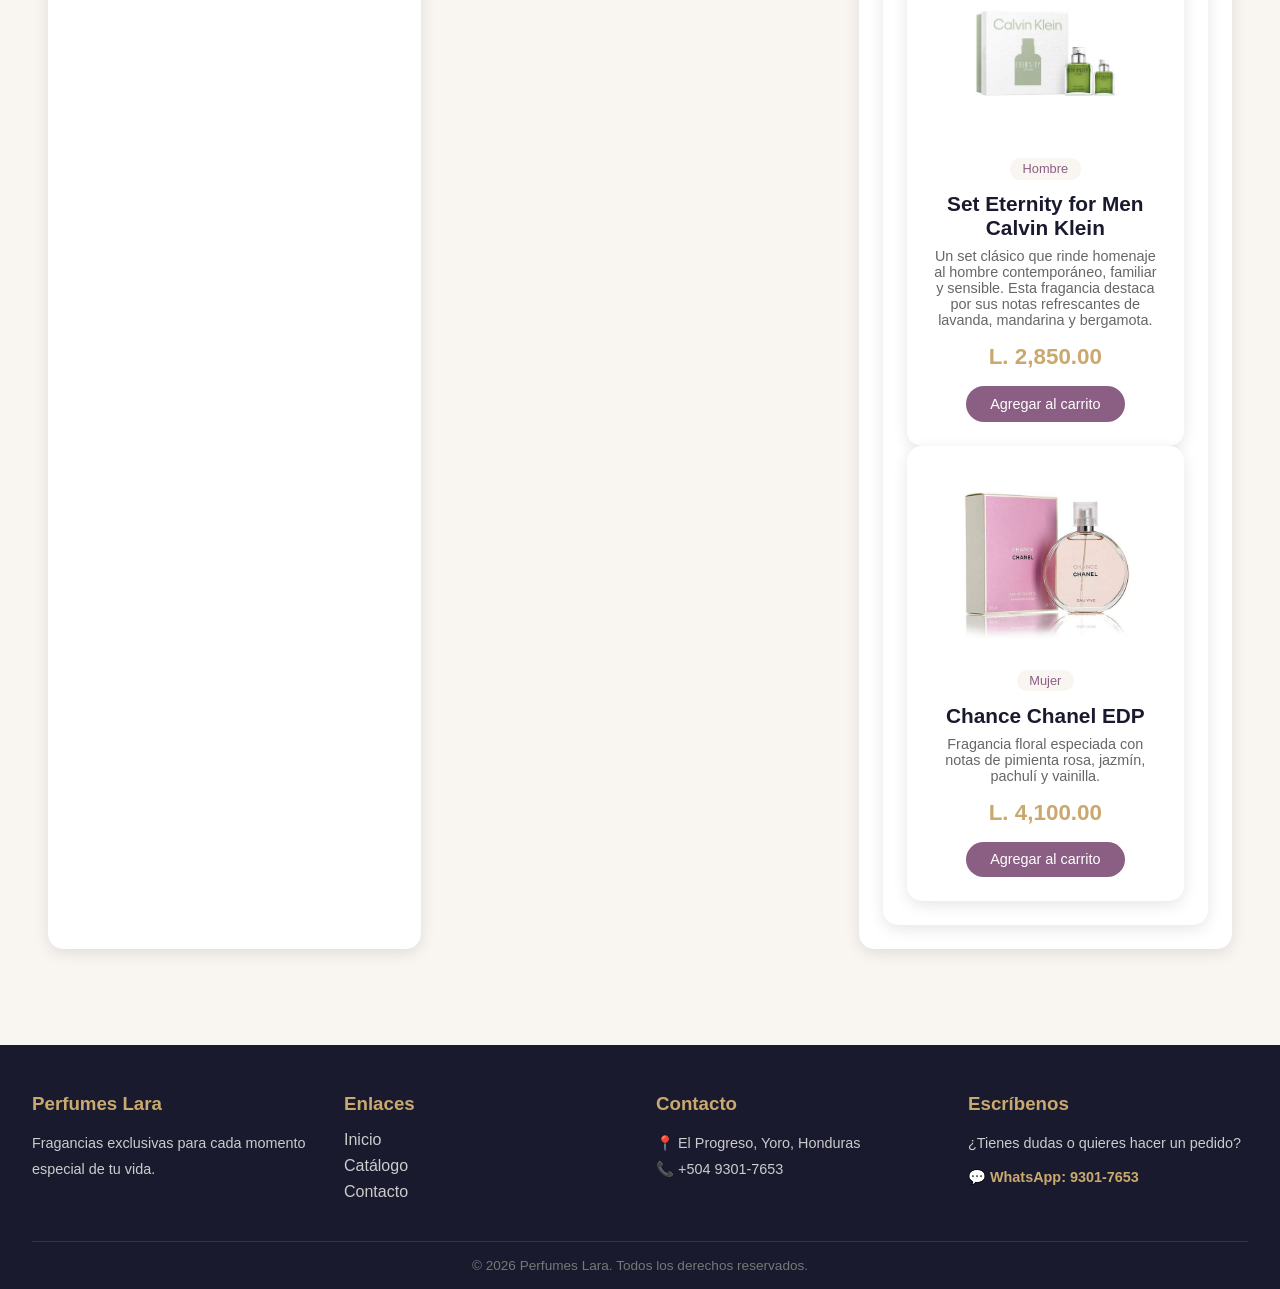
==== commit c76ac299: "Eliminado ultimo marcador de conflicto" ====
--- a/index.html
+++ b/index.html
@@ -93,10 +93,10 @@
 <<<<<<< HEAD
     <!-- Card 2 -->
     <div class="card" data-categoria="mujer">
-=======
+
    <!-- Card 2 -->
     <div class="card" data-categoria="hombre">
->>>>>>> 504d00b
+
       <img src="img/dolce gabbana pour home 125ml.jpg" alt="Dolce & Gabbana Pour Homme 125ml">
       <span class="categoria">Hombre</span>
       <h3>Dolce & Gabbana Pour Homme 125ml</h3>
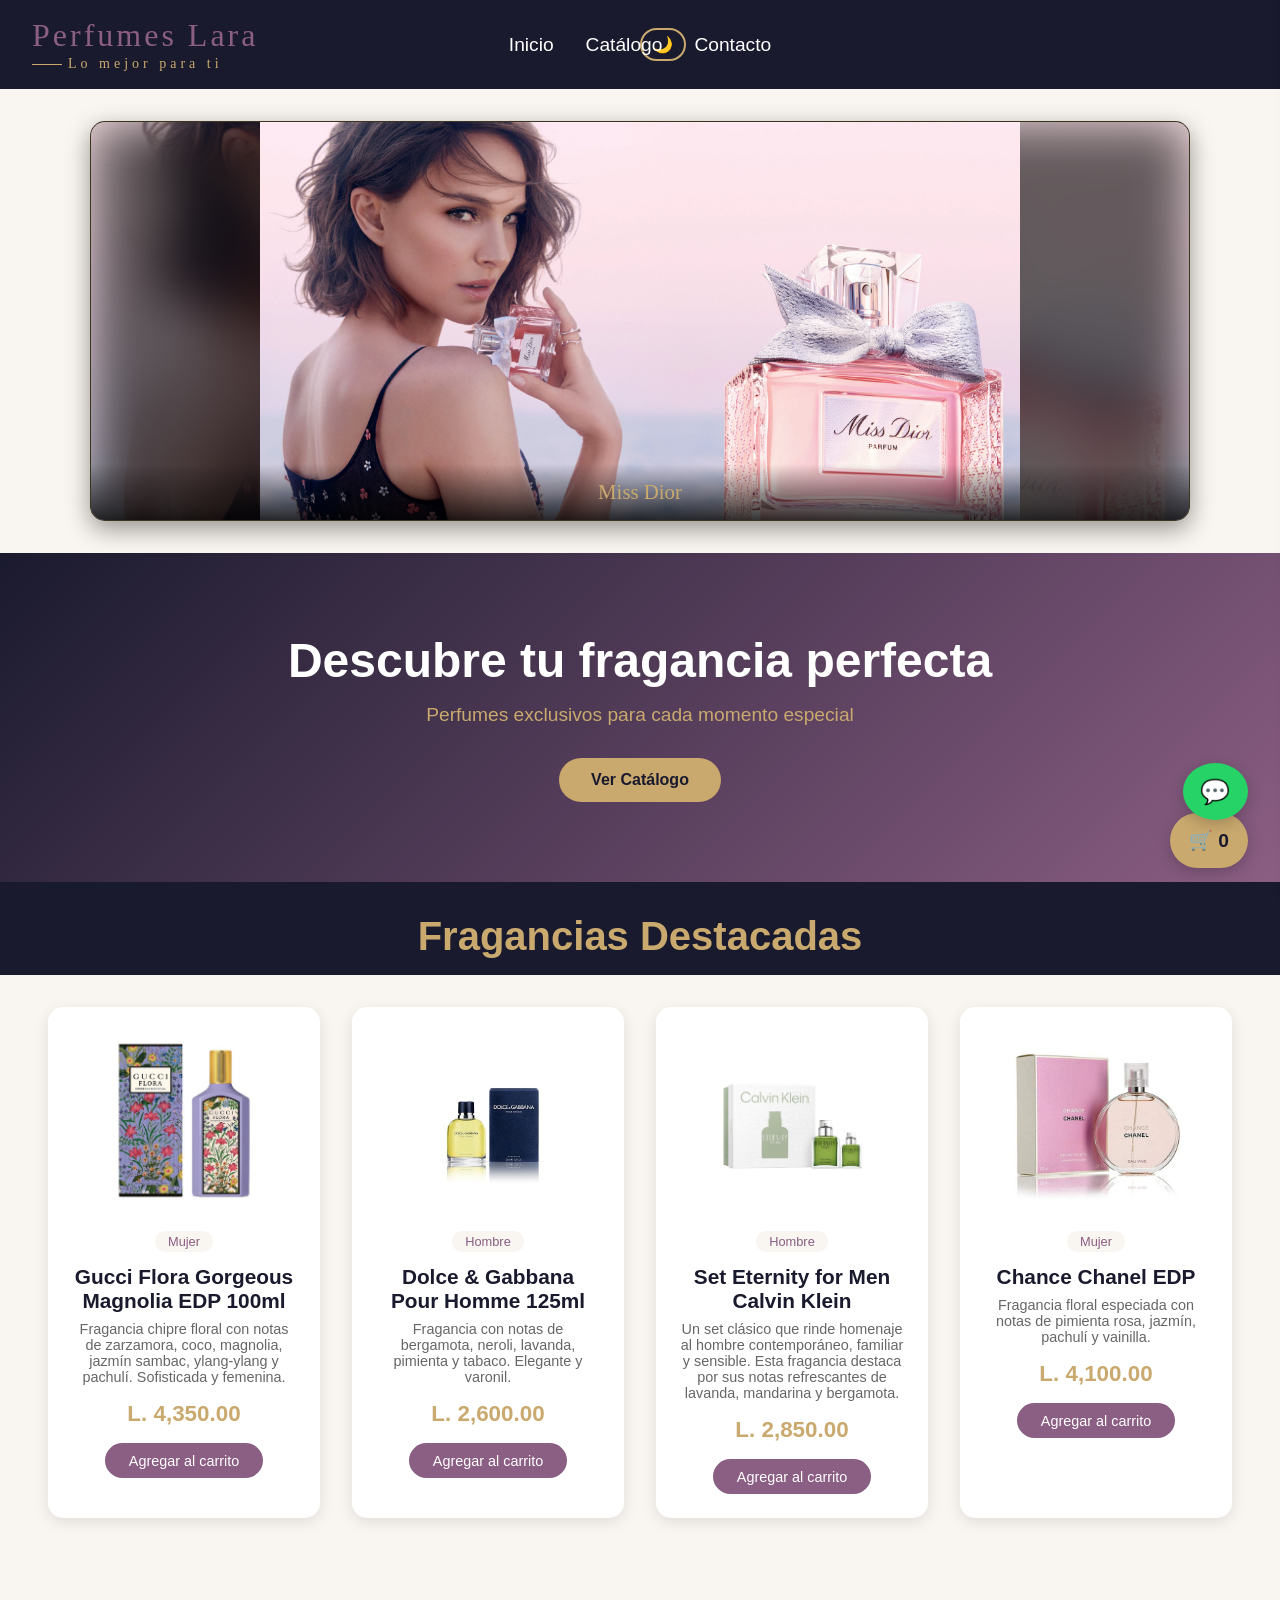
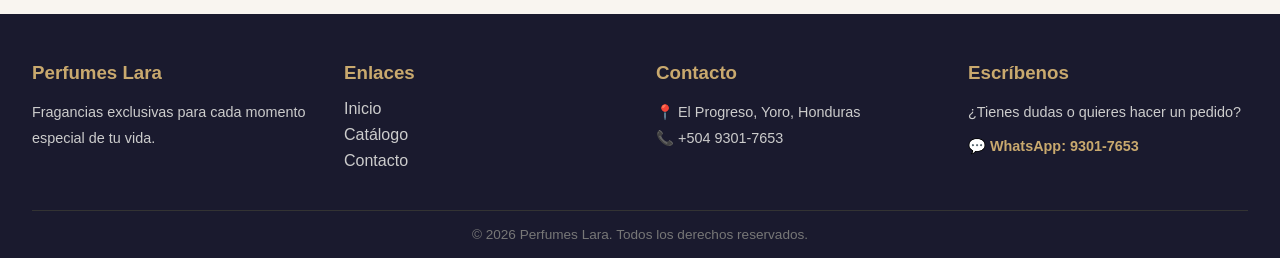
==== commit 6b9b0fab: "Actualizacion completa y limpia" ====
--- a/index.html
+++ b/index.html
@@ -32,8 +32,7 @@
     </div>
   </header>
 
-
-<!-- CARRUSEL TIPO BANNER (PRIMERO PARA CAPTAR ATENCIÓN) -->
+  <!-- CARRUSEL TIPO BANNER (PRIMERO PARA CAPTAR ATENCIÓN) -->
   <section class="banner-slider">
     <div class="slider-container" id="sliderContainer">
       
@@ -65,20 +64,19 @@
     </div>
   </section>
 
-    <!-- HERO SECTION  -->
+  <!-- HERO SECTION  -->
   <section class="hero">
     <h1>Descubre tu fragancia perfecta</h1>
     <p>Perfumes exclusivos para cada momento especial</p>
     <a href="catalogo.html" class="btn">Ver Catálogo</a>
   </section>
 
-
   <!-- SECCIÓN DE PRODUCTOS DESTACADOS -->
   <section class="page-header" style="padding: 2rem 1rem 1rem; background-color: var(--color-oscuro);">
     <h2 style="font-size: 2.5rem; color: var(--color-dorado); text-align: center;">Fragancias Destacadas</h2>
   </section>
 
- <section class="productos">
+  <section class="productos">
     <!-- Card 1 -->
     <div class="card" data-categoria="mujer">
       <img src="img/gucci flora morada 100ml.jpg" alt="Gucci Flora Gorgeous Magnolia EDP 100ml">
@@ -90,13 +88,8 @@
       <button class="btn-agregar">Agregar al carrito</button>
     </div>
 
-<<<<<<< HEAD
     <!-- Card 2 -->
-    <div class="card" data-categoria="mujer">
-
-   <!-- Card 2 -->
     <div class="card" data-categoria="hombre">
-
       <img src="img/dolce gabbana pour home 125ml.jpg" alt="Dolce & Gabbana Pour Homme 125ml">
       <span class="categoria">Hombre</span>
       <h3>Dolce & Gabbana Pour Homme 125ml</h3>
@@ -106,11 +99,8 @@
     </div>
 
     <!-- Card 3 -->
-    <div class="card" data-categoria="mujer">
-
     <div class="card" data-categoria="hombre">
-
-      <img src="img/set eternity for men.jpg" alt=" Set Eternity for men">
+      <img src="img/set eternity for men.jpg" alt="Set Eternity for men">
       <span class="categoria">Hombre</span>
       <h3>Set Eternity for Men Calvin Klein</h3>
       <p>Un set clásico que rinde homenaje al hombre contemporáneo, familiar y 
@@ -191,4 +181,6 @@
     <div class="footer-bottom">
       <p>&copy; 2026 Perfumes Lara. Todos los derechos reservados.</p>
     </div>
-  </footer>+  </footer>
+</body>
+</html>
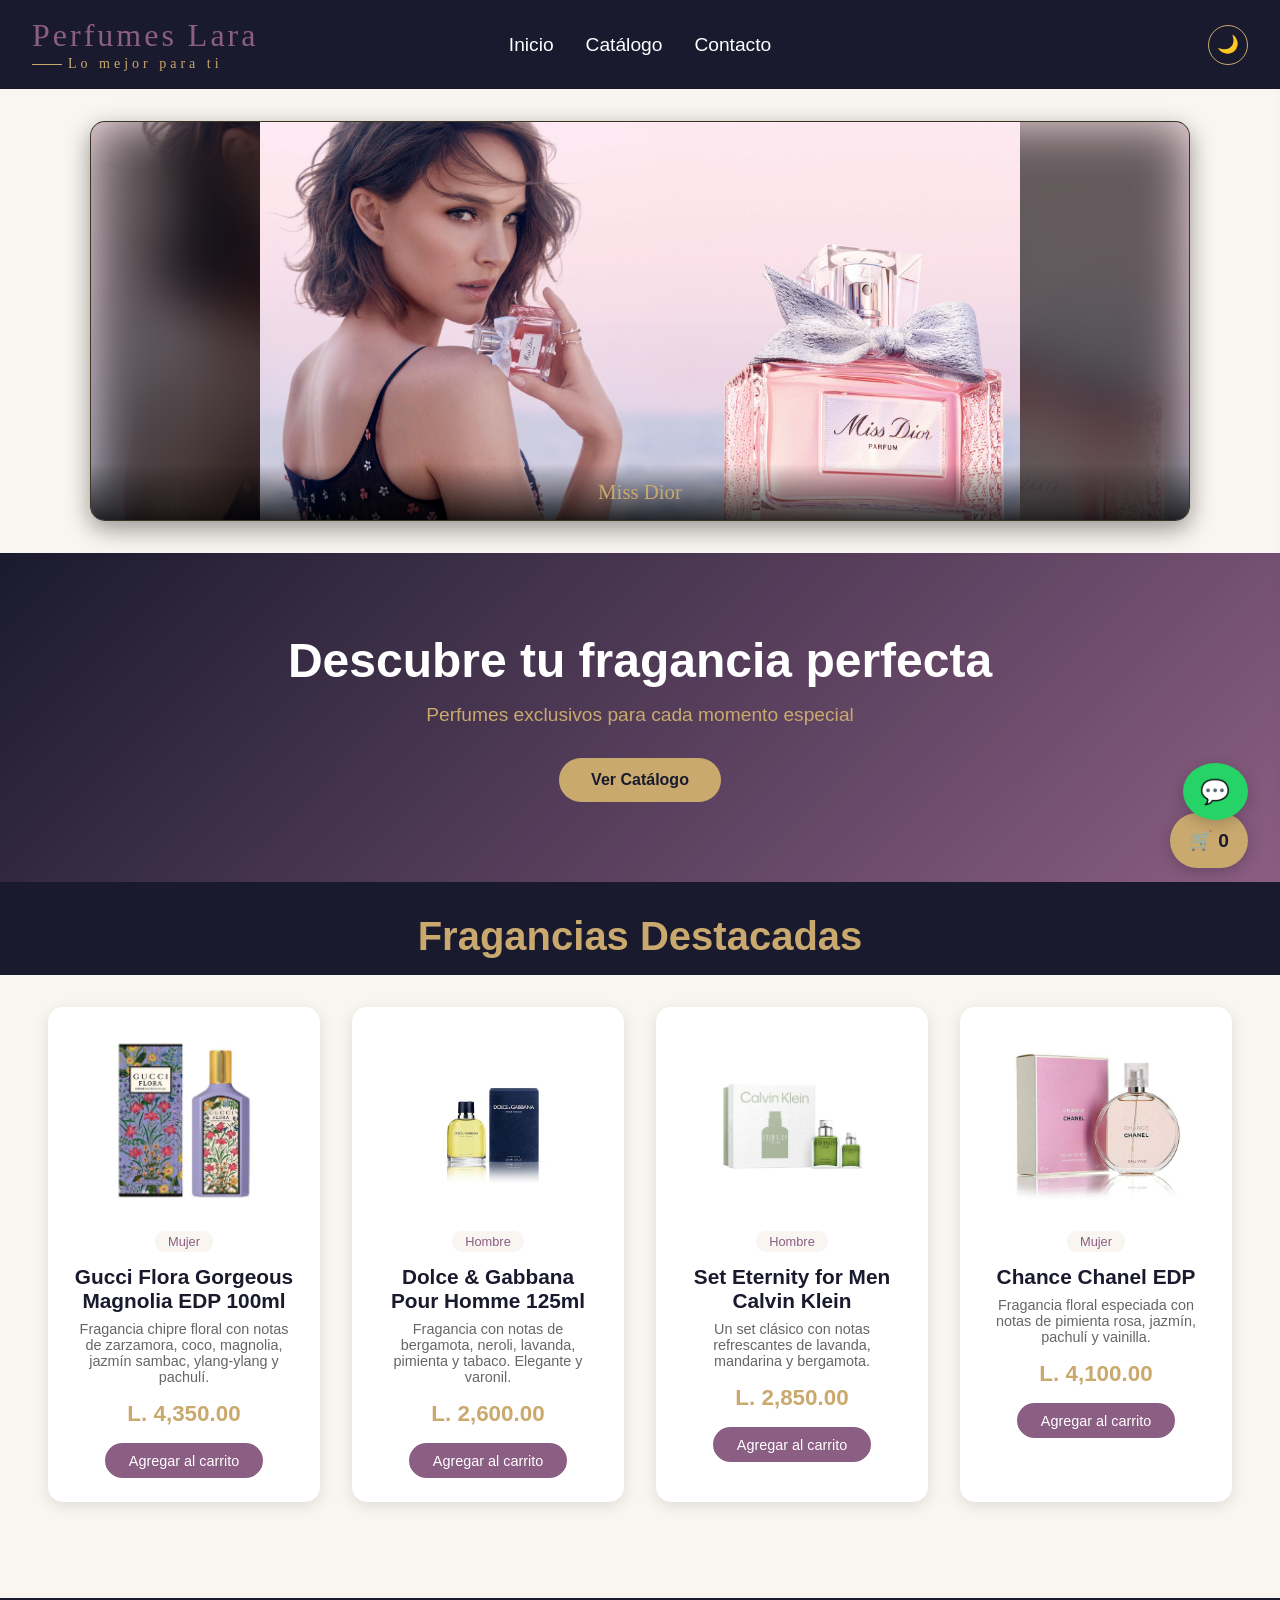
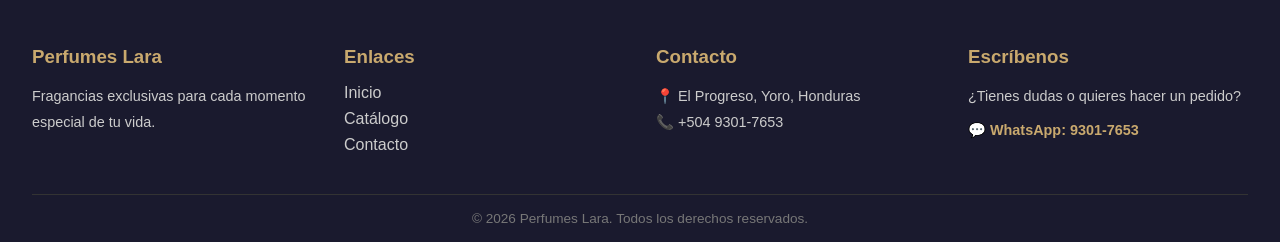
==== commit 1c73e8e9: "Actualizacion completa catalogo y filtros Perfumes Lara" ====
--- a/index.html
+++ b/index.html
@@ -32,7 +32,7 @@
     </div>
   </header>
 
-  <!-- CARRUSEL TIPO BANNER (PRIMERO PARA CAPTAR ATENCIÓN) -->
+  <!-- CARRUSEL TIPO BANNER -->
   <section class="banner-slider">
     <div class="slider-container" id="sliderContainer">
       
@@ -64,7 +64,7 @@
     </div>
   </section>
 
-  <!-- HERO SECTION  -->
+  <!-- HERO SECTION -->
   <section class="hero">
     <h1>Descubre tu fragancia perfecta</h1>
     <p>Perfumes exclusivos para cada momento especial</p>
@@ -82,8 +82,7 @@
       <img src="img/gucci flora morada 100ml.jpg" alt="Gucci Flora Gorgeous Magnolia EDP 100ml">
       <span class="categoria">Mujer</span>
       <h3>Gucci Flora Gorgeous Magnolia EDP 100ml</h3>
-      <p>Fragancia chipre floral con notas de zarzamora, coco, magnolia, jazmín sambac, 
-        ylang-ylang y pachulí. Sofisticada y femenina.</p>
+      <p>Fragancia chipre floral con notas de zarzamora, coco, magnolia, jazmín sambac, ylang-ylang y pachulí.</p>
       <span class="precio">L. 4,350.00</span>
       <button class="btn-agregar">Agregar al carrito</button>
     </div>
@@ -103,9 +102,7 @@
       <img src="img/set eternity for men.jpg" alt="Set Eternity for men">
       <span class="categoria">Hombre</span>
       <h3>Set Eternity for Men Calvin Klein</h3>
-      <p>Un set clásico que rinde homenaje al hombre contemporáneo, familiar y 
-        sensible. Esta fragancia destaca por sus notas 
-        refrescantes de lavanda, mandarina y bergamota.</p>
+      <p>Un set clásico con notas refrescantes de lavanda, mandarina y bergamota.</p>
       <span class="precio">L. 2,850.00</span>
       <button class="btn-agregar">Agregar al carrito</button>
     </div>
@@ -182,5 +179,7 @@
       <p>&copy; 2026 Perfumes Lara. Todos los derechos reservados.</p>
     </div>
   </footer>
+
+  <script src="js/main.js"></script>
 </body>
 </html>
--- a/css/styles.css
+++ b/css/styles.css
@@ -19,7 +19,7 @@
   color: var(--color-oscuro);
 }
 
-/* NAVBAR CON CENTRADO ABSOLUTO */
+/* --- NAVBAR CON CENTRADO ABSOLUTO --- */
 .navbar {
   display: flex;
   justify-content: space-between;
@@ -27,63 +27,15 @@
   padding: 1rem 2rem;
   background-color: var(--color-oscuro);
   color: white;
-<<<<<<< HEAD
   position: relative; /* Clave para posicionar el menú respecto a esta barra */
 }
-
-.navbar nav {
-  position: absolute;
-  left: 50%;
-  transform: translateX(-50%); /* Lo empuja exactamente al centro matemático de la barra */
-=======
-  position: relative; 
->>>>>>> 504d00b
-}
-
-.logo {
-  flex: 1;
-  display: flex;
-<<<<<<< HEAD
-  gap: 2rem;
-  margin: 0;
-  padding: 0;
-=======
-  flex-direction: column;
-  justify-content: center;
->>>>>>> 504d00b
-}
-
-.nav-acciones {
-  flex: 1;
-  display: flex;
-<<<<<<< HEAD
-  align-items: center;
-  gap: 1rem;
-=======
-  justify-content: flex-end;
->>>>>>> 504d00b
-}
-
-.navbar nav {
-  position: absolute;
-  left: 50%;
-  transform: translateX(-50%);
-}
-
-.nav-links {
-  display: flex;
-  gap: 2rem;
-  list-style: none;
-  margin: 0;
-  padding: 0;
-}
-
 
 .logo {
   display: flex;
   flex-direction: column;
   align-items: flex-start;
   line-height: 1.2;
+  flex: 1;
 }
 
 .logo-nombre {
@@ -114,6 +66,21 @@
   letter-spacing: 4px;
 }
 
+/* Menú centrado de forma absoluta */
+.navbar nav {
+  position: absolute;
+  left: 50%;
+  transform: translateX(-50%); /* Lo empuja exactamente al centro matemático de la barra */
+}
+
+.nav-links {
+  display: flex;
+  gap: 2rem;
+  list-style: none;
+  margin: 0;
+  padding: 0;
+}
+
 .nav-links a {
   color: white;
   text-decoration: none;
@@ -123,6 +90,36 @@
 
 .nav-links a:hover {
   color: var(--color-dorado);
+}
+
+/* Acciones a la derecha (incluye el botón de la luna) */
+.nav-acciones {
+  flex: 1;
+  display: flex;
+  align-items: center;
+  gap: 1rem;  
+  justify-content: flex-end;
+}
+
+/* Estilo del botón de modo oscuro (la luna) */
+#btn-dark {
+  background: transparent;
+  border: 1px solid var(--color-dorado);
+  color: var(--color-dorado);
+  border-radius: 50%;
+  width: 40px;
+  height: 40px;
+  cursor: pointer;
+  font-size: 1.1rem;
+  display: flex;
+  align-items: center;
+  justify-content: center;
+  transition: all 0.3s ease;
+}
+
+#btn-dark:hover {
+  background-color: var(--color-dorado);
+  color: white;
 }
 
 /* HERO */
